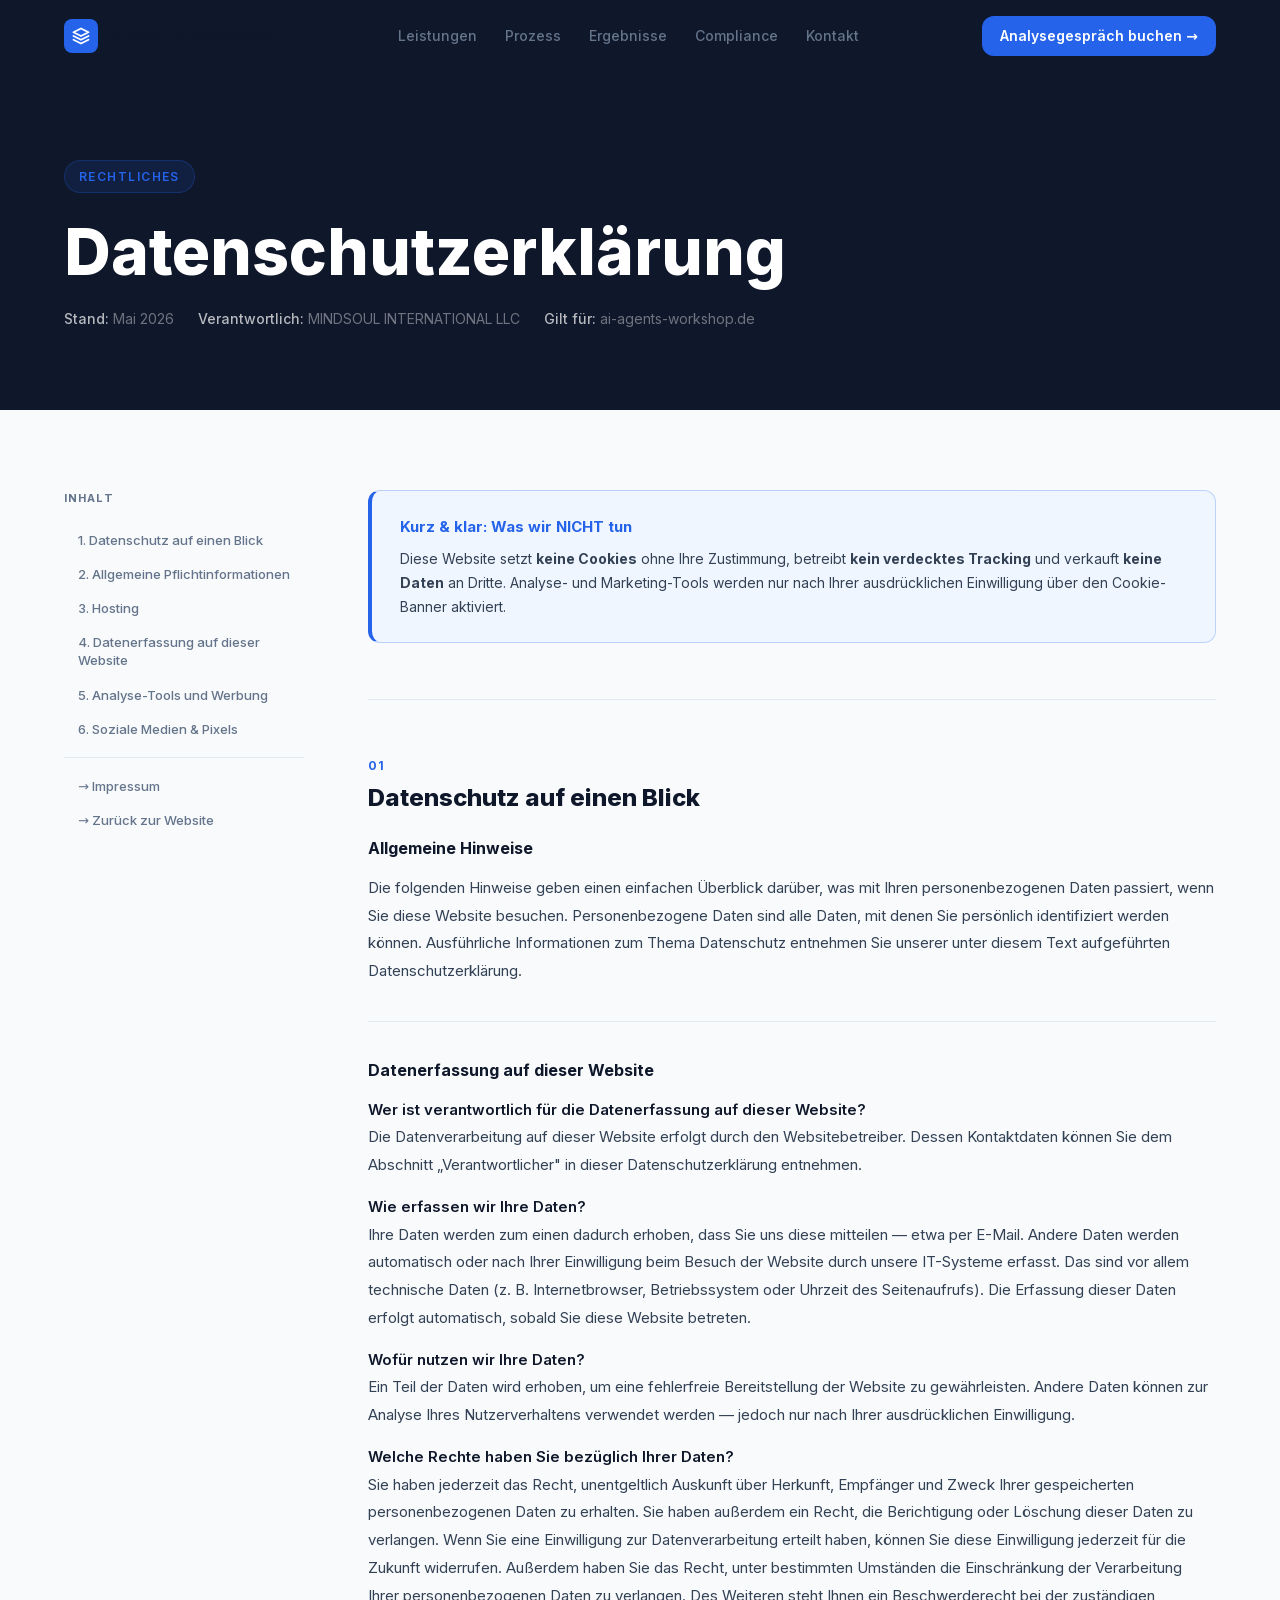
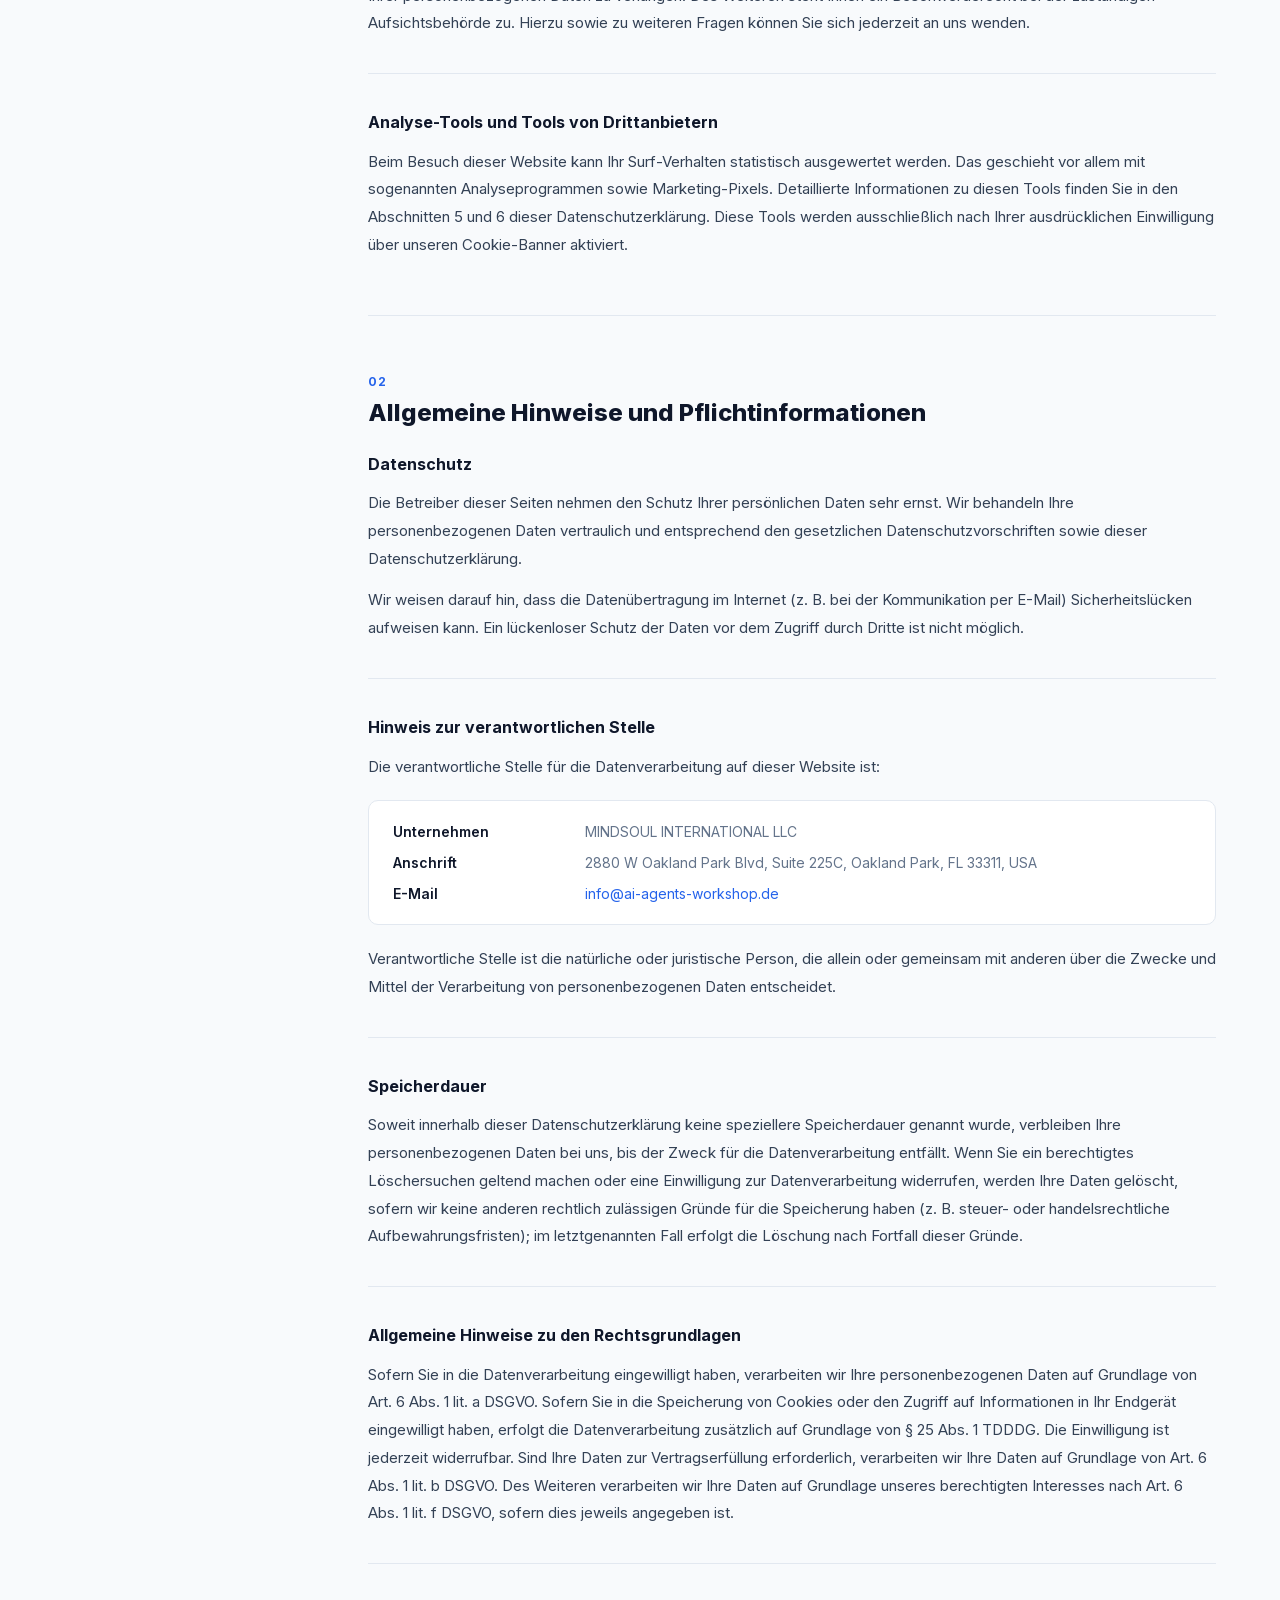
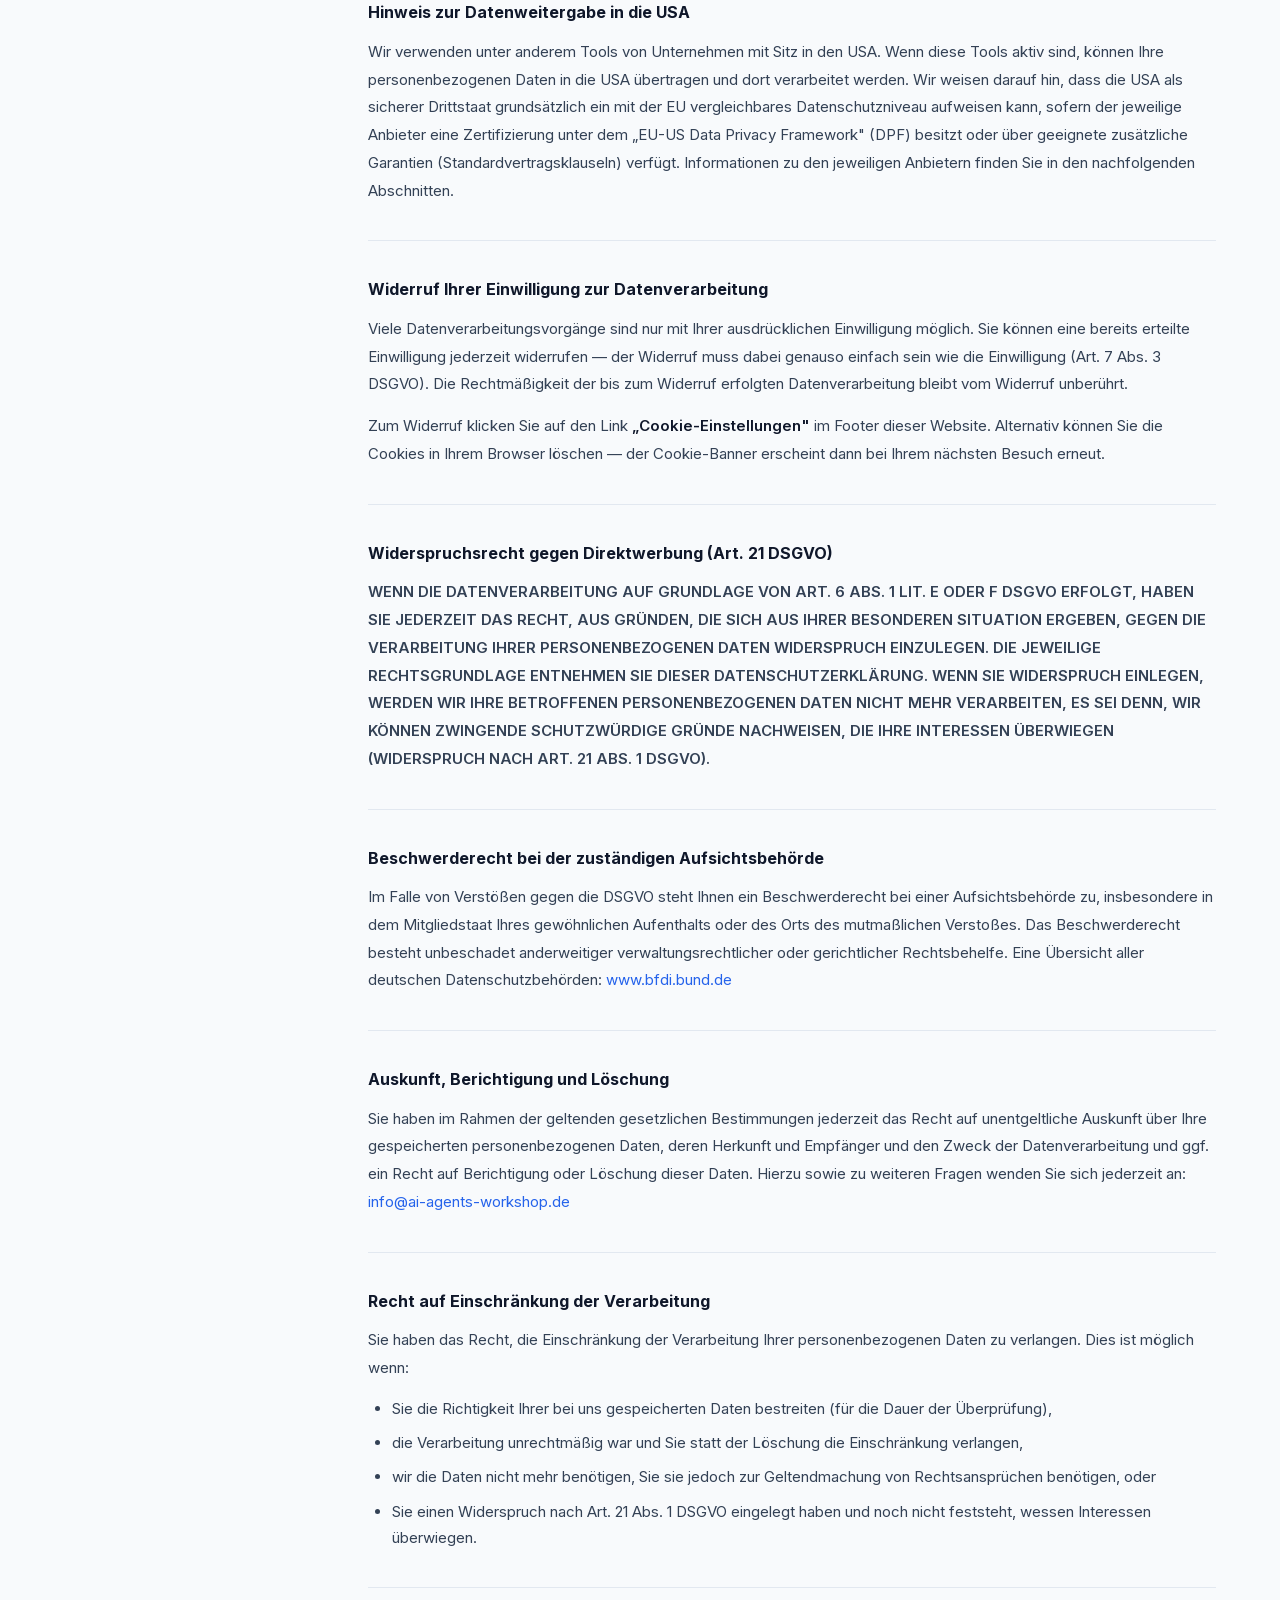
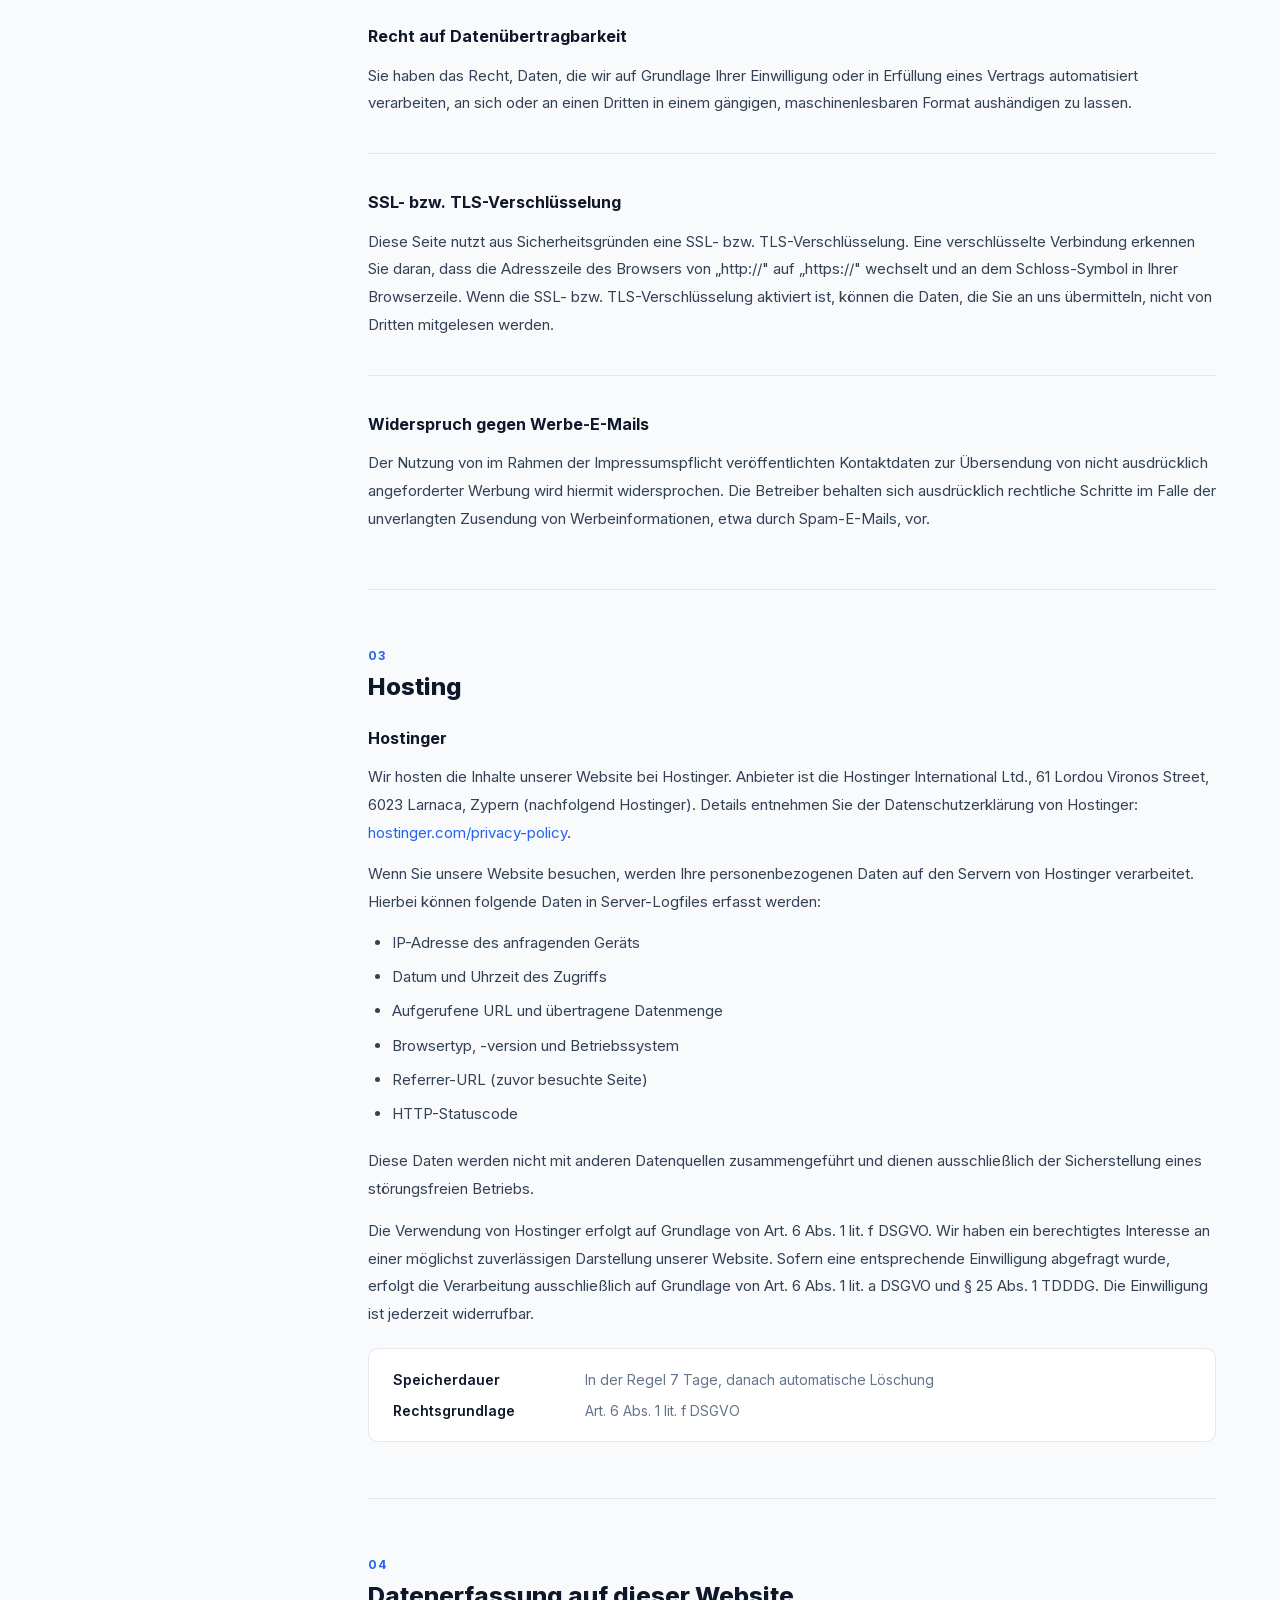
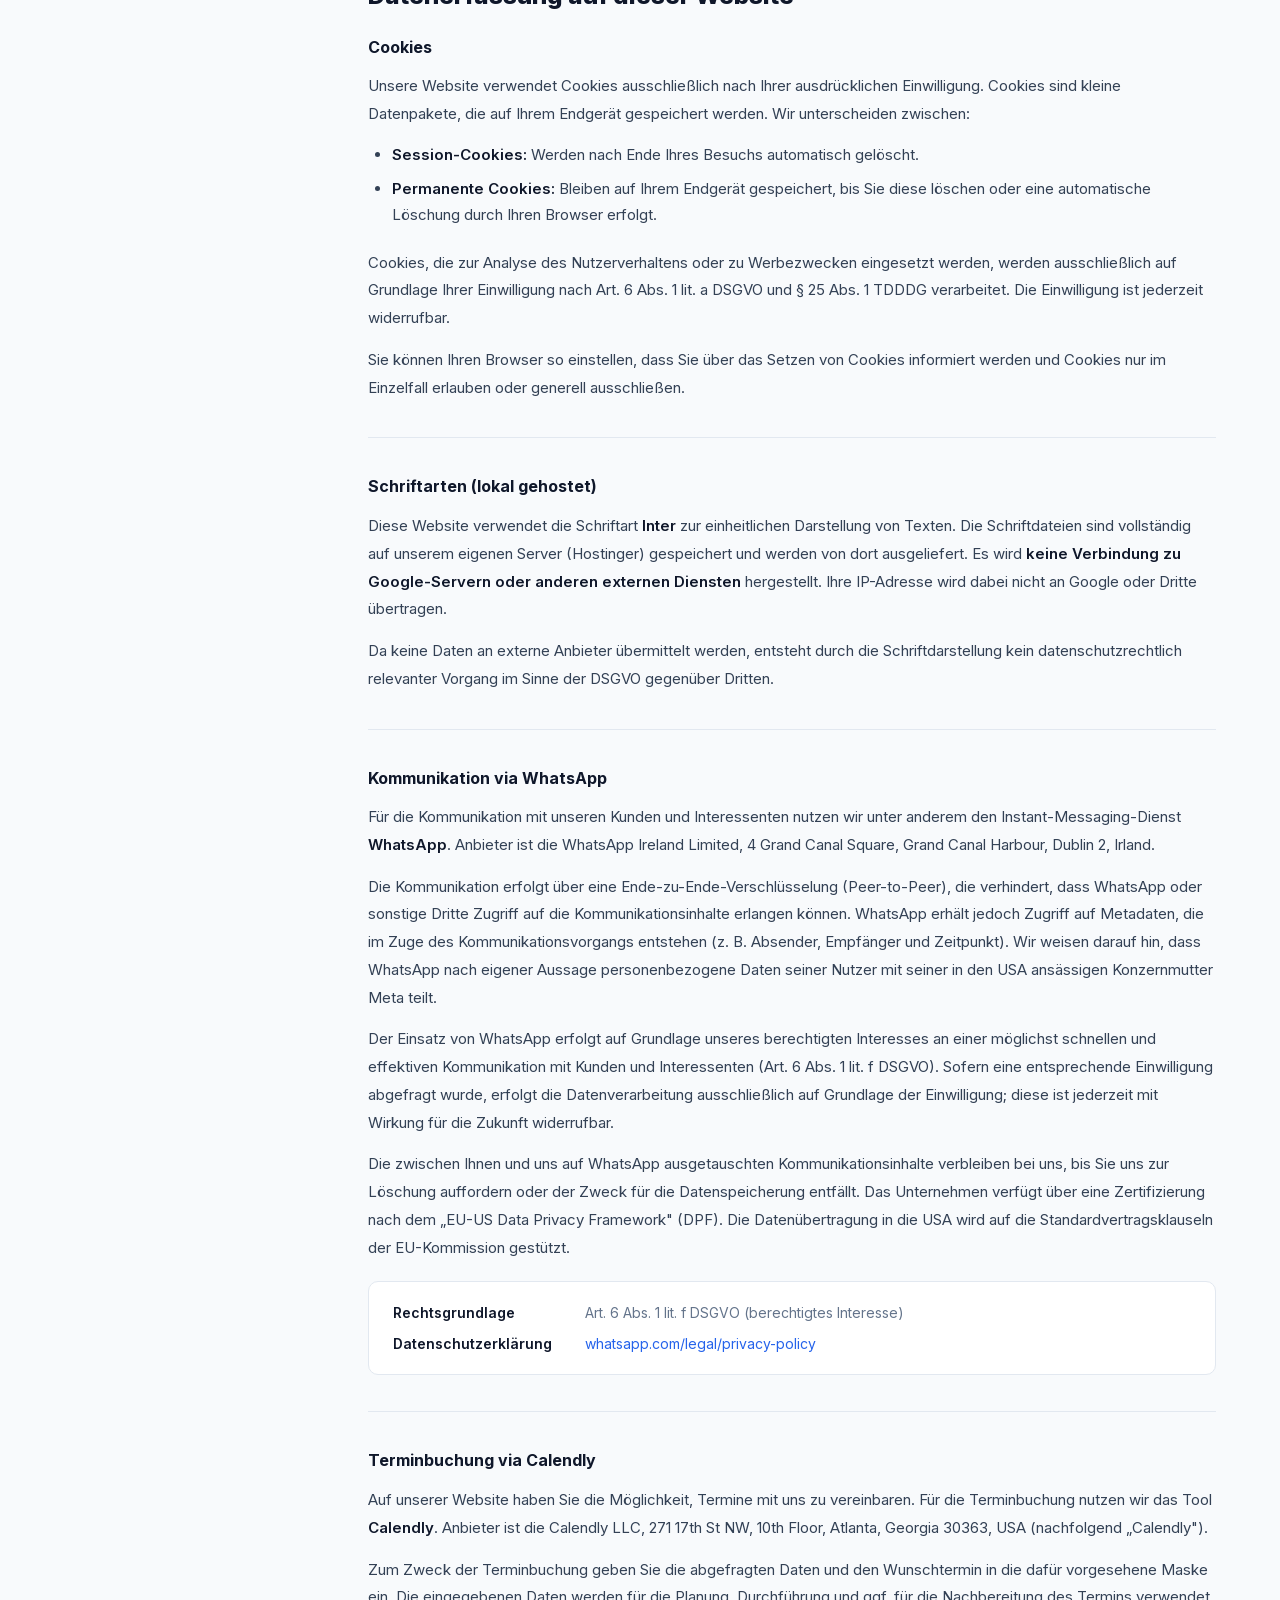
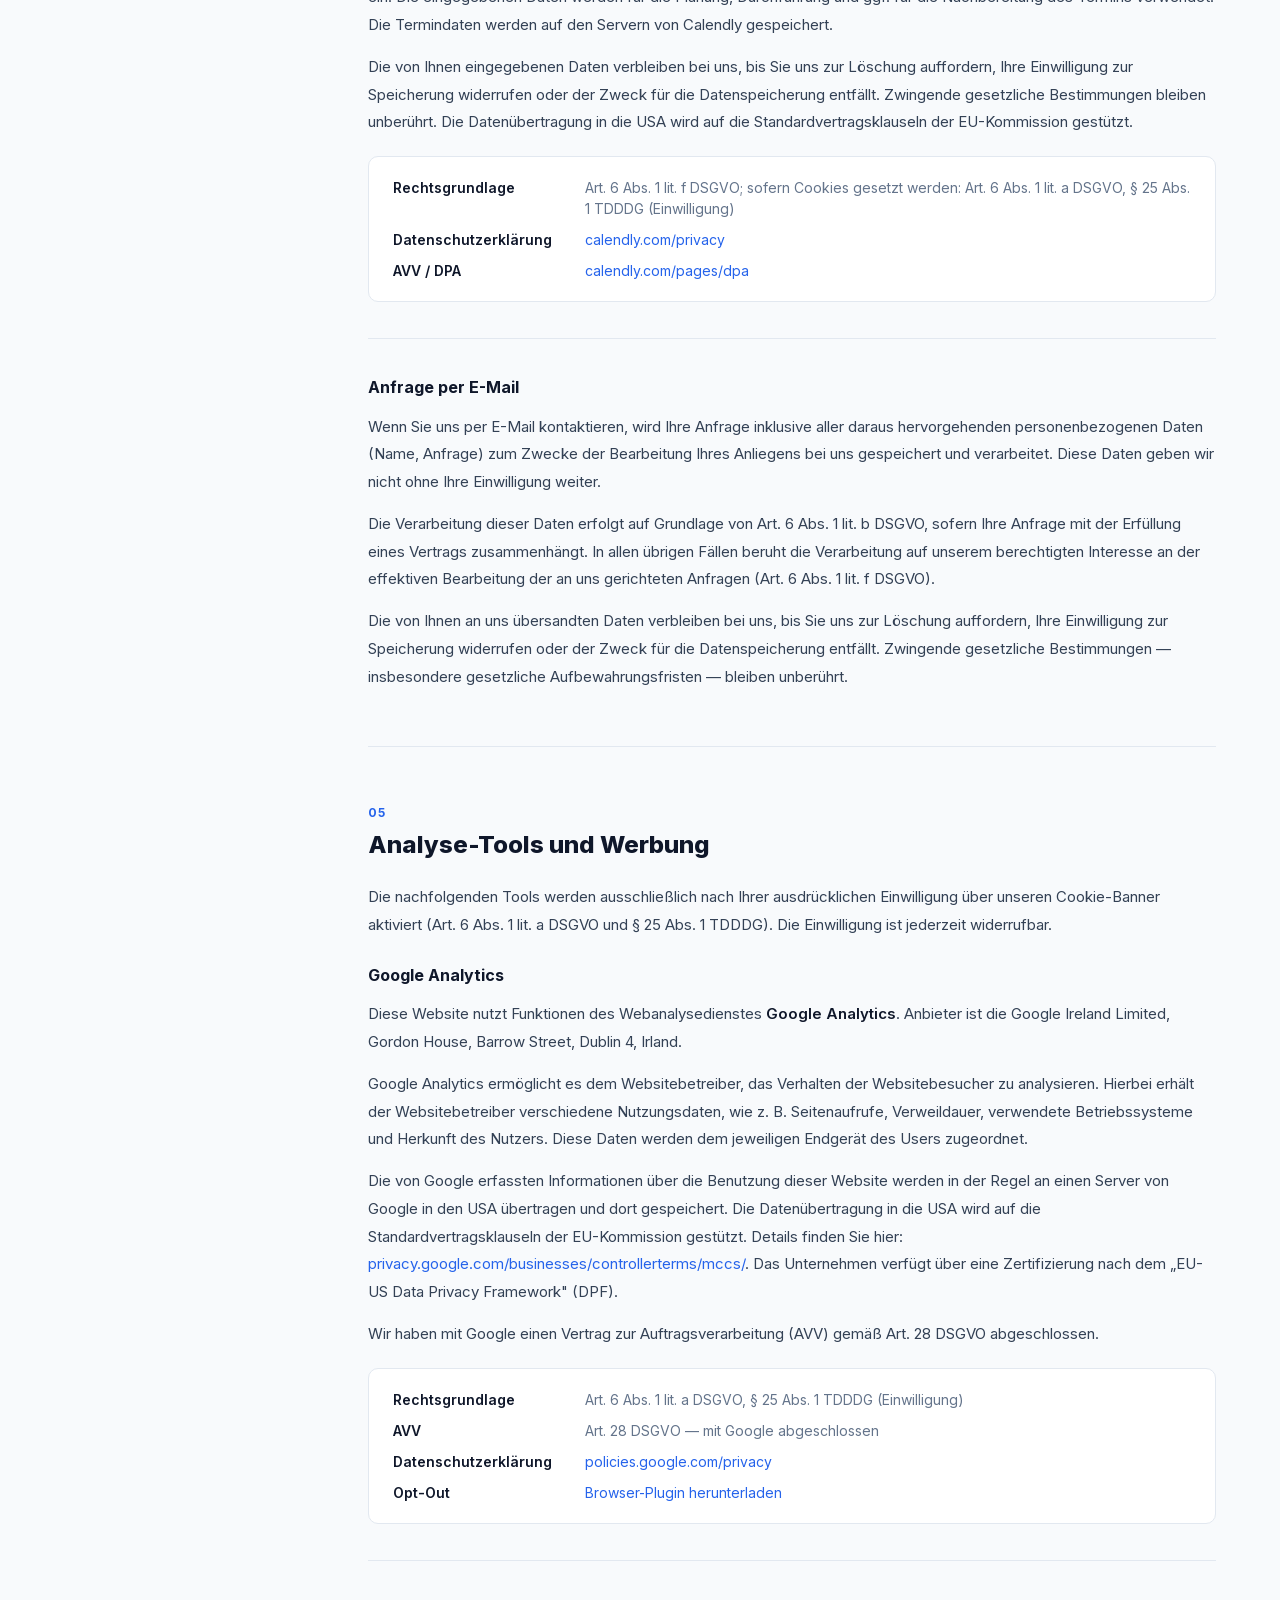
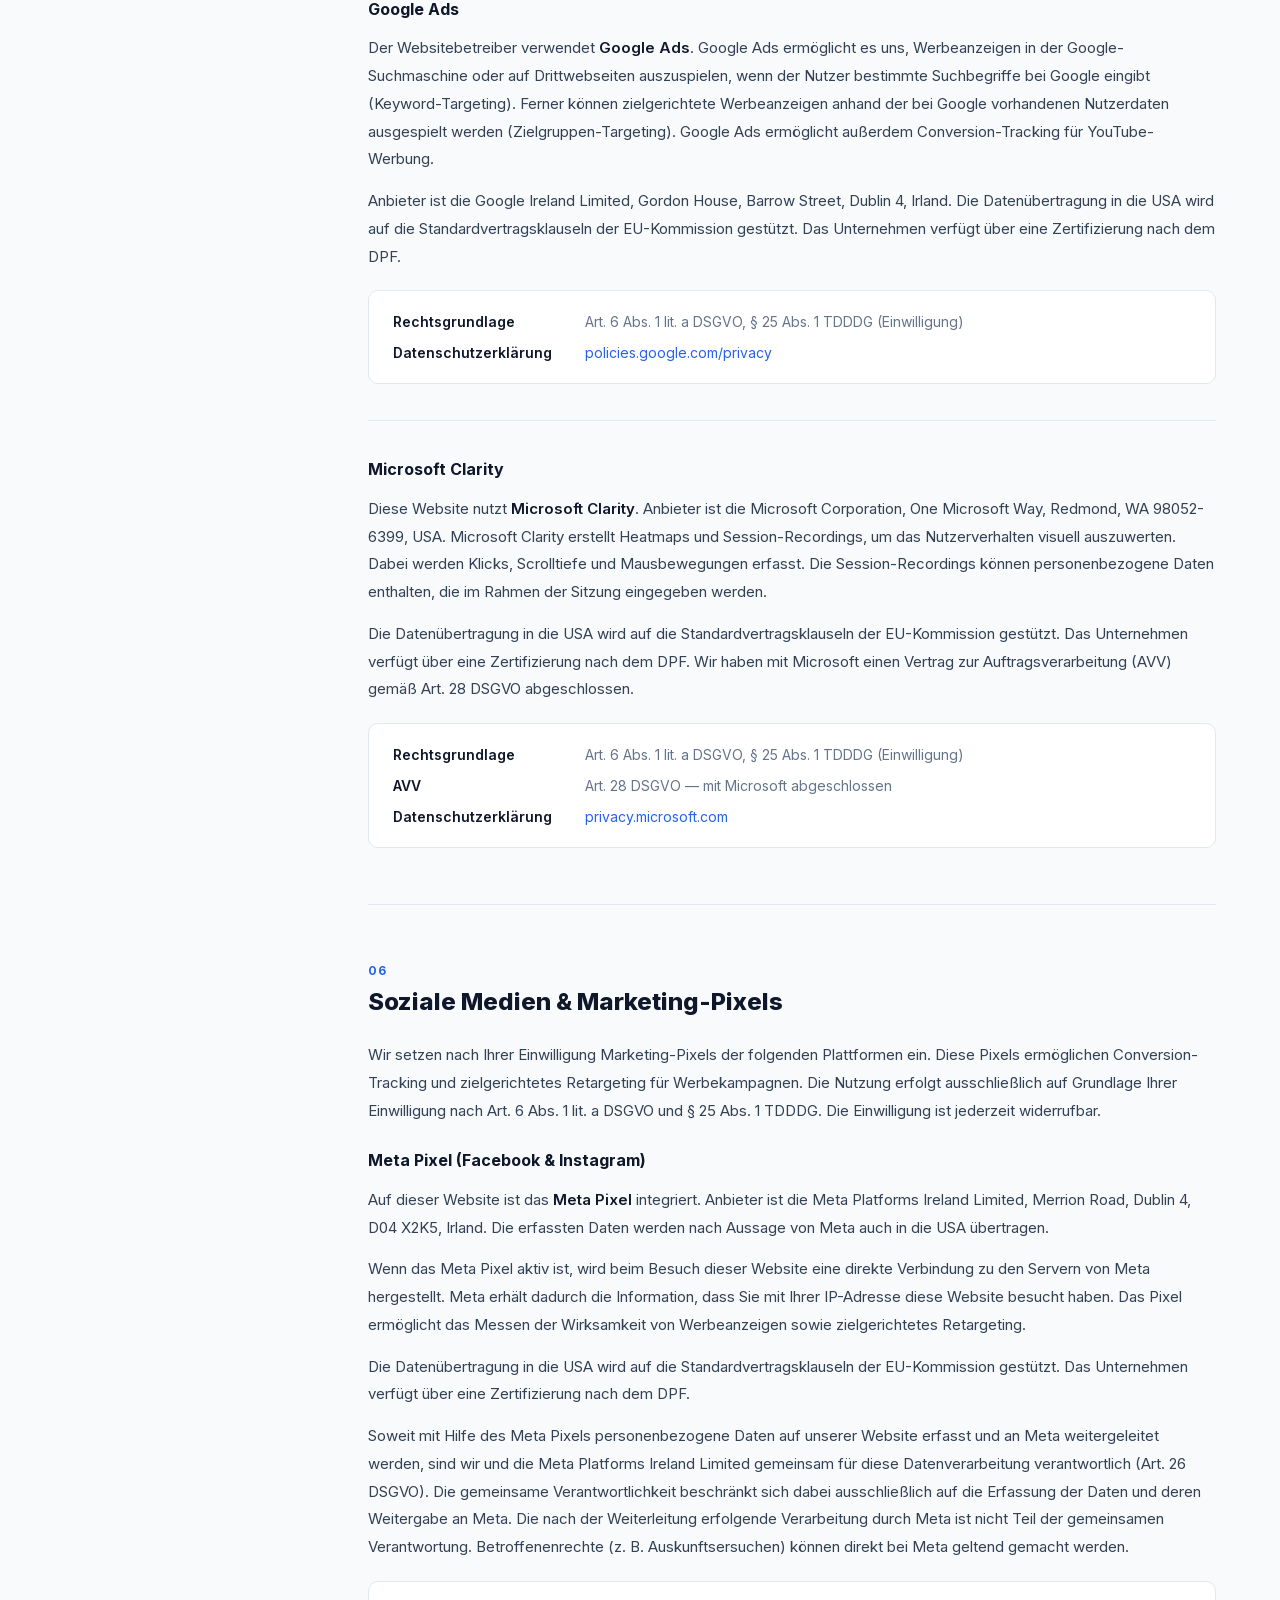
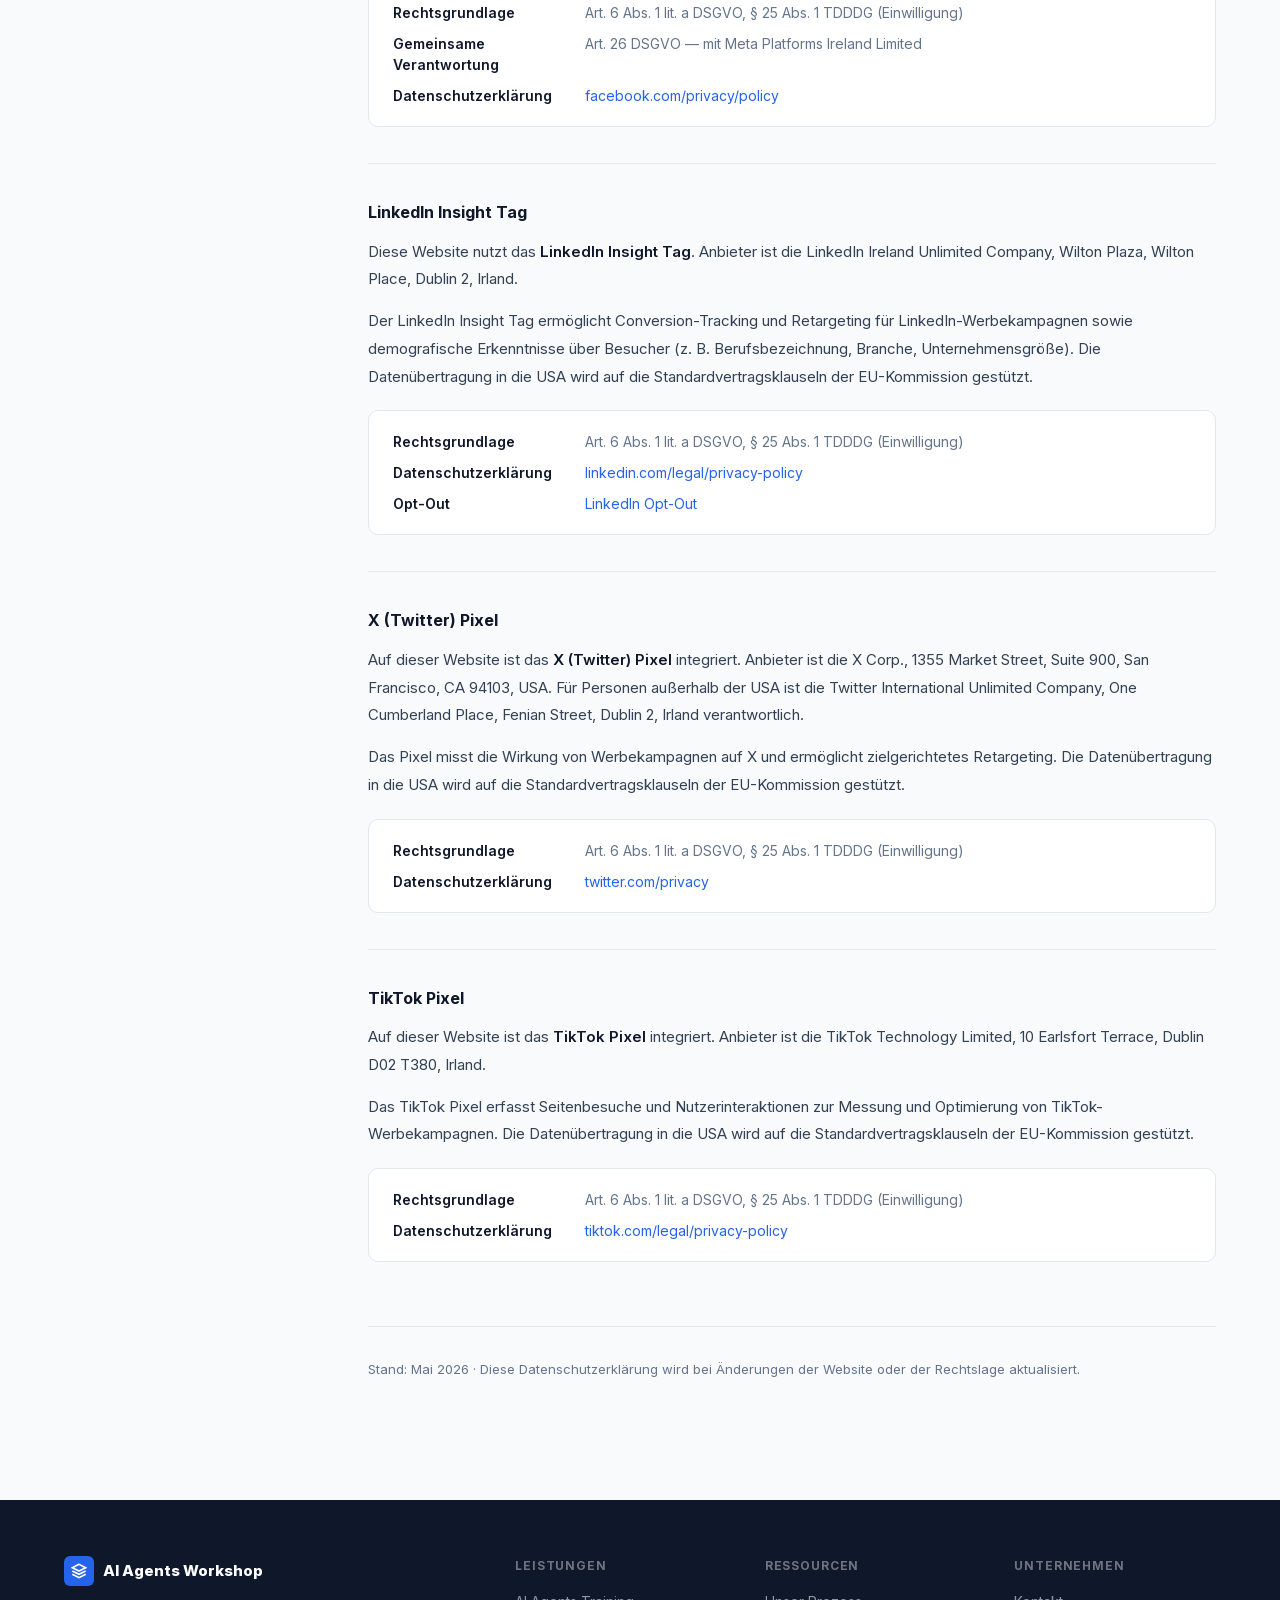
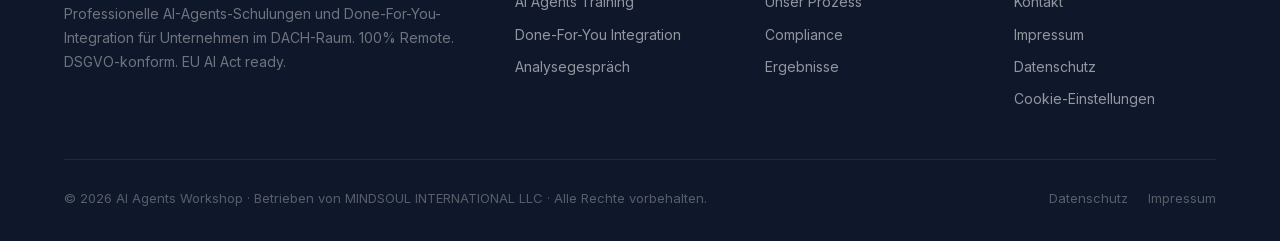
==== datenschutz.html @ 705b8659 "Add mobile testimonial carousel, legal pages, local fonts, cookie consent - Auto-sliding carousel fo" ====
<!DOCTYPE html>
<html lang="de">
<head>
  <meta charset="UTF-8" />
  <meta name="viewport" content="width=device-width, initial-scale=1.0" />
  <meta name="description" content="Datenschutzerklärung — AI Agents Workshop, betrieben von MINDSOUL INTERNATIONAL LLC" />
  <title>Datenschutz — AI Agents Workshop</title>
  <link rel="stylesheet" href="style.css" />
  <style>
    .ds-hero {
      padding: 160px 0 80px;
      background: var(--ink);
    }
    .ds-hero__kicker {
      display: inline-block;
      font-size: 12px;
      font-weight: 600;
      letter-spacing: .12em;
      text-transform: uppercase;
      color: var(--blue);
      background: rgba(37,99,235,.12);
      border: 1px solid rgba(37,99,235,.25);
      border-radius: 100px;
      padding: 6px 14px;
      margin-bottom: 24px;
    }
    .ds-hero__title {
      font-size: clamp(40px, 6vw, 64px);
      font-weight: 800;
      color: #fff;
      line-height: 1.1;
      margin-bottom: 20px;
    }
    .ds-hero__meta {
      display: flex;
      gap: 24px;
      flex-wrap: wrap;
    }
    .ds-hero__meta span {
      font-size: 14px;
      color: rgba(255,255,255,.4);
    }
    .ds-hero__meta strong {
      color: rgba(255,255,255,.7);
      font-weight: 500;
    }
    .ds-body {
      background: var(--bg);
      padding: 80px 0 120px;
    }
    .ds-layout {
      display: grid;
      grid-template-columns: 240px 1fr;
      gap: 64px;
      align-items: start;
    }
    .ds-toc {
      position: sticky;
      top: 100px;
    }
    .ds-toc__title {
      font-size: 11px;
      font-weight: 700;
      letter-spacing: .1em;
      text-transform: uppercase;
      color: var(--muted);
      margin-bottom: 16px;
    }
    .ds-toc__list {
      list-style: none;
      display: flex;
      flex-direction: column;
      gap: 2px;
    }
    .ds-toc__list a {
      display: block;
      font-size: 13px;
      font-weight: 500;
      color: var(--muted);
      padding: 7px 12px;
      border-radius: 8px;
      border-left: 2px solid transparent;
      transition: all .15s;
      text-decoration: none;
      line-height: 1.4;
    }
    .ds-toc__list a:hover {
      color: var(--ink);
      background: rgba(37,99,235,.06);
      border-left-color: var(--blue);
    }
    .ds-toc__divider {
      height: 1px;
      background: var(--border);
      margin: 12px 0;
    }
    .ds-doc { min-width: 0; }
    .ds-notice {
      background: #EFF6FF;
      border: 1px solid rgba(37,99,235,.25);
      border-left: 4px solid var(--blue);
      border-radius: 12px;
      padding: 24px 28px;
      margin-bottom: 56px;
    }
    .ds-notice__title {
      font-size: 15px;
      font-weight: 700;
      color: var(--blue);
      margin-bottom: 8px;
    }
    .ds-notice p {
      font-size: 14px;
      color: #334155;
      line-height: 1.7;
    }
    .ds-section {
      padding-top: 56px;
      border-top: 1px solid var(--border);
      margin-top: 56px;
    }
    .ds-section:first-of-type {
      margin-top: 0;
      padding-top: 0;
      border-top: none;
    }
    .ds-section__num {
      font-size: 12px;
      font-weight: 700;
      letter-spacing: .1em;
      text-transform: uppercase;
      color: var(--blue);
      margin-bottom: 8px;
    }
    .ds-section__title {
      font-size: 24px;
      font-weight: 800;
      color: var(--ink);
      line-height: 1.2;
      margin-bottom: 24px;
    }
    .ds-section h3 {
      font-size: 16px;
      font-weight: 700;
      color: var(--ink);
      margin: 36px 0 12px;
      padding-top: 36px;
      border-top: 1px solid var(--border);
    }
    .ds-section h3:first-of-type { margin-top: 24px; padding-top: 0; border-top: none; }
    .ds-section p {
      font-size: 15px;
      color: #334155;
      line-height: 1.85;
      margin-bottom: 14px;
    }
    .ds-section ul, .ds-section ol {
      margin: 12px 0 20px 24px;
    }
    .ds-section ul { list-style: disc; }
    .ds-section ol { list-style: decimal; }
    .ds-section li {
      font-size: 15px;
      color: #334155;
      line-height: 1.75;
      margin-bottom: 8px;
    }
    .ds-section a { color: var(--blue); text-decoration: none; }
    .ds-section a:hover { text-decoration: underline; }
    .ds-section strong { font-weight: 600; color: var(--ink); }
    .ds-section em { font-style: italic; }
    .ds-caps {
      font-size: 14px;
      font-weight: 600;
      color: var(--ink);
      line-height: 1.8;
      margin-bottom: 14px;
    }
    .ds-infobox {
      background: #fff;
      border: 1px solid var(--border);
      border-radius: 10px;
      padding: 20px 24px;
      margin: 20px 0;
      display: flex;
      flex-direction: column;
      gap: 10px;
    }
    .ds-infobox__row {
      display: grid;
      grid-template-columns: 180px 1fr;
      gap: 12px;
      font-size: 14px;
      line-height: 1.5;
    }
    .ds-infobox__label {
      font-weight: 600;
      color: var(--ink);
    }
    .ds-infobox__value { color: var(--muted); }
    .ds-infobox__value a { color: var(--blue); }
    .ds-stand {
      margin-top: 64px;
      padding-top: 32px;
      border-top: 1px solid var(--border);
      font-size: 13px;
      color: var(--muted);
    }
    @media (max-width: 900px) {
      .ds-layout { grid-template-columns: 1fr; gap: 0; }
      .ds-toc { position: static; margin-bottom: 48px; }
    }
    @media (max-width: 600px) {
      .ds-section__title { font-size: 20px; }
      .ds-infobox__row { grid-template-columns: 1fr; gap: 2px; }
    }
  </style>
</head>
<body>

  <!-- NAVBAR -->
  <nav class="nav" id="nav">
    <div class="container">
      <div class="nav__inner">
        <a href="index.html" class="nav__logo">
          <div class="nav__logo-mark">
            <svg width="18" height="18" viewBox="0 0 24 24" fill="none" stroke="white" stroke-width="2.5" stroke-linecap="round" stroke-linejoin="round">
              <path d="M12 2L2 7l10 5 10-5-10-5z"/><path d="M2 17l10 5 10-5"/><path d="M2 12l10 5 10-5"/>
            </svg>
          </div>
          AI Agents Workshop
        </a>
        <ul class="nav__links">
          <li><a href="index.html#loesungen">Leistungen</a></li>
          <li><a href="index.html#prozess">Prozess</a></li>
          <li><a href="index.html#vertrauen">Ergebnisse</a></li>
          <li><a href="index.html#compliance">Compliance</a></li>
          <li><a href="index.html#kontakt">Kontakt</a></li>
        </ul>
        <a href="index.html#kontakt" class="nav__cta">Analysegespräch buchen →</a>
        <button class="nav__burger" id="burger" aria-label="Menü" aria-expanded="false">
          <span></span><span></span><span></span>
        </button>
      </div>
    </div>
  </nav>

  <!-- HERO -->
  <section class="ds-hero">
    <div class="container">
      <div class="ds-hero__kicker">Rechtliches</div>
      <h1 class="ds-hero__title">Datenschutzerklärung</h1>
      <div class="ds-hero__meta">
        <span><strong>Stand:</strong> Mai 2026</span>
        <span><strong>Verantwortlich:</strong> MINDSOUL INTERNATIONAL LLC</span>
        <span><strong>Gilt für:</strong> ai-agents-workshop.de</span>
      </div>
    </div>
  </section>

  <!-- CONTENT -->
  <section class="ds-body">
    <div class="container">
      <div class="ds-layout">

        <!-- TOC -->
        <aside class="ds-toc">
          <div class="ds-toc__title">Inhalt</div>
          <ul class="ds-toc__list">
            <li><a href="#ueberblick">1. Datenschutz auf einen Blick</a></li>
            <li><a href="#pflicht">2. Allgemeine Pflichtinformationen</a></li>
            <li><a href="#hosting">3. Hosting</a></li>
            <li><a href="#datenerfassung">4. Datenerfassung auf dieser Website</a></li>
            <li><a href="#analyse">5. Analyse-Tools und Werbung</a></li>
            <li><a href="#soziale-medien">6. Soziale Medien & Pixels</a></li>
          </ul>
          <div class="ds-toc__divider"></div>
          <ul class="ds-toc__list">
            <li><a href="impressum.html">→ Impressum</a></li>
            <li><a href="index.html">→ Zurück zur Website</a></li>
          </ul>
        </aside>

        <!-- Document -->
        <div class="ds-doc">

          <div class="ds-notice">
            <div class="ds-notice__title">Kurz & klar: Was wir NICHT tun</div>
            <p>Diese Website setzt <strong>keine Cookies</strong> ohne Ihre Zustimmung, betreibt <strong>kein verdecktes Tracking</strong> und verkauft <strong>keine Daten</strong> an Dritte. Analyse- und Marketing-Tools werden nur nach Ihrer ausdrücklichen Einwilligung über den Cookie-Banner aktiviert.</p>
          </div>

          <!-- 1 -->
          <div class="ds-section" id="ueberblick">
            <div class="ds-section__num">01</div>
            <h2 class="ds-section__title">Datenschutz auf einen Blick</h2>

            <h3>Allgemeine Hinweise</h3>
            <p>Die folgenden Hinweise geben einen einfachen Überblick darüber, was mit Ihren personenbezogenen Daten passiert, wenn Sie diese Website besuchen. Personenbezogene Daten sind alle Daten, mit denen Sie persönlich identifiziert werden können. Ausführliche Informationen zum Thema Datenschutz entnehmen Sie unserer unter diesem Text aufgeführten Datenschutzerklärung.</p>

            <h3>Datenerfassung auf dieser Website</h3>
            <p><strong>Wer ist verantwortlich für die Datenerfassung auf dieser Website?</strong><br/>
            Die Datenverarbeitung auf dieser Website erfolgt durch den Websitebetreiber. Dessen Kontaktdaten können Sie dem Abschnitt „Verantwortlicher" in dieser Datenschutzerklärung entnehmen.</p>
            <p><strong>Wie erfassen wir Ihre Daten?</strong><br/>
            Ihre Daten werden zum einen dadurch erhoben, dass Sie uns diese mitteilen — etwa per E-Mail. Andere Daten werden automatisch oder nach Ihrer Einwilligung beim Besuch der Website durch unsere IT-Systeme erfasst. Das sind vor allem technische Daten (z. B. Internetbrowser, Betriebssystem oder Uhrzeit des Seitenaufrufs). Die Erfassung dieser Daten erfolgt automatisch, sobald Sie diese Website betreten.</p>
            <p><strong>Wofür nutzen wir Ihre Daten?</strong><br/>
            Ein Teil der Daten wird erhoben, um eine fehlerfreie Bereitstellung der Website zu gewährleisten. Andere Daten können zur Analyse Ihres Nutzerverhaltens verwendet werden — jedoch nur nach Ihrer ausdrücklichen Einwilligung.</p>
            <p><strong>Welche Rechte haben Sie bezüglich Ihrer Daten?</strong><br/>
            Sie haben jederzeit das Recht, unentgeltlich Auskunft über Herkunft, Empfänger und Zweck Ihrer gespeicherten personenbezogenen Daten zu erhalten. Sie haben außerdem ein Recht, die Berichtigung oder Löschung dieser Daten zu verlangen. Wenn Sie eine Einwilligung zur Datenverarbeitung erteilt haben, können Sie diese Einwilligung jederzeit für die Zukunft widerrufen. Außerdem haben Sie das Recht, unter bestimmten Umständen die Einschränkung der Verarbeitung Ihrer personenbezogenen Daten zu verlangen. Des Weiteren steht Ihnen ein Beschwerderecht bei der zuständigen Aufsichtsbehörde zu. Hierzu sowie zu weiteren Fragen können Sie sich jederzeit an uns wenden.</p>

            <h3>Analyse-Tools und Tools von Drittanbietern</h3>
            <p>Beim Besuch dieser Website kann Ihr Surf-Verhalten statistisch ausgewertet werden. Das geschieht vor allem mit sogenannten Analyseprogrammen sowie Marketing-Pixels. Detaillierte Informationen zu diesen Tools finden Sie in den Abschnitten 5 und 6 dieser Datenschutzerklärung. Diese Tools werden ausschließlich nach Ihrer ausdrücklichen Einwilligung über unseren Cookie-Banner aktiviert.</p>
          </div>

          <!-- 2 -->
          <div class="ds-section" id="pflicht">
            <div class="ds-section__num">02</div>
            <h2 class="ds-section__title">Allgemeine Hinweise und Pflichtinformationen</h2>

            <h3>Datenschutz</h3>
            <p>Die Betreiber dieser Seiten nehmen den Schutz Ihrer persönlichen Daten sehr ernst. Wir behandeln Ihre personenbezogenen Daten vertraulich und entsprechend den gesetzlichen Datenschutzvorschriften sowie dieser Datenschutzerklärung.</p>
            <p>Wir weisen darauf hin, dass die Datenübertragung im Internet (z. B. bei der Kommunikation per E-Mail) Sicherheitslücken aufweisen kann. Ein lückenloser Schutz der Daten vor dem Zugriff durch Dritte ist nicht möglich.</p>

            <h3>Hinweis zur verantwortlichen Stelle</h3>
            <p>Die verantwortliche Stelle für die Datenverarbeitung auf dieser Website ist:</p>
            <div class="ds-infobox">
              <div class="ds-infobox__row"><span class="ds-infobox__label">Unternehmen</span><span class="ds-infobox__value">MINDSOUL INTERNATIONAL LLC</span></div>
              <div class="ds-infobox__row"><span class="ds-infobox__label">Anschrift</span><span class="ds-infobox__value">2880 W Oakland Park Blvd, Suite 225C, Oakland Park, FL 33311, USA</span></div>
              <div class="ds-infobox__row"><span class="ds-infobox__label">E-Mail</span><span class="ds-infobox__value"><a href="mailto:info@ai-agents-workshop.de">info@ai-agents-workshop.de</a></span></div>
            </div>
            <p>Verantwortliche Stelle ist die natürliche oder juristische Person, die allein oder gemeinsam mit anderen über die Zwecke und Mittel der Verarbeitung von personenbezogenen Daten entscheidet.</p>

            <h3>Speicherdauer</h3>
            <p>Soweit innerhalb dieser Datenschutzerklärung keine speziellere Speicherdauer genannt wurde, verbleiben Ihre personenbezogenen Daten bei uns, bis der Zweck für die Datenverarbeitung entfällt. Wenn Sie ein berechtigtes Löschersuchen geltend machen oder eine Einwilligung zur Datenverarbeitung widerrufen, werden Ihre Daten gelöscht, sofern wir keine anderen rechtlich zulässigen Gründe für die Speicherung haben (z. B. steuer- oder handelsrechtliche Aufbewahrungsfristen); im letztgenannten Fall erfolgt die Löschung nach Fortfall dieser Gründe.</p>

            <h3>Allgemeine Hinweise zu den Rechtsgrundlagen</h3>
            <p>Sofern Sie in die Datenverarbeitung eingewilligt haben, verarbeiten wir Ihre personenbezogenen Daten auf Grundlage von Art. 6 Abs. 1 lit. a DSGVO. Sofern Sie in die Speicherung von Cookies oder den Zugriff auf Informationen in Ihr Endgerät eingewilligt haben, erfolgt die Datenverarbeitung zusätzlich auf Grundlage von § 25 Abs. 1 TDDDG. Die Einwilligung ist jederzeit widerrufbar. Sind Ihre Daten zur Vertragserfüllung erforderlich, verarbeiten wir Ihre Daten auf Grundlage von Art. 6 Abs. 1 lit. b DSGVO. Des Weiteren verarbeiten wir Ihre Daten auf Grundlage unseres berechtigten Interesses nach Art. 6 Abs. 1 lit. f DSGVO, sofern dies jeweils angegeben ist.</p>

            <h3>Hinweis zur Datenweitergabe in die USA</h3>
            <p>Wir verwenden unter anderem Tools von Unternehmen mit Sitz in den USA. Wenn diese Tools aktiv sind, können Ihre personenbezogenen Daten in die USA übertragen und dort verarbeitet werden. Wir weisen darauf hin, dass die USA als sicherer Drittstaat grundsätzlich ein mit der EU vergleichbares Datenschutzniveau aufweisen kann, sofern der jeweilige Anbieter eine Zertifizierung unter dem „EU-US Data Privacy Framework" (DPF) besitzt oder über geeignete zusätzliche Garantien (Standardvertragsklauseln) verfügt. Informationen zu den jeweiligen Anbietern finden Sie in den nachfolgenden Abschnitten.</p>

            <h3>Widerruf Ihrer Einwilligung zur Datenverarbeitung</h3>
            <p>Viele Datenverarbeitungsvorgänge sind nur mit Ihrer ausdrücklichen Einwilligung möglich. Sie können eine bereits erteilte Einwilligung jederzeit widerrufen — der Widerruf muss dabei genauso einfach sein wie die Einwilligung (Art. 7 Abs. 3 DSGVO). Die Rechtmäßigkeit der bis zum Widerruf erfolgten Datenverarbeitung bleibt vom Widerruf unberührt.</p>
            <p>Zum Widerruf klicken Sie auf den Link <strong>„Cookie-Einstellungen"</strong> im Footer dieser Website. Alternativ können Sie die Cookies in Ihrem Browser löschen — der Cookie-Banner erscheint dann bei Ihrem nächsten Besuch erneut.</p>

            <h3>Widerspruchsrecht gegen Direktwerbung (Art. 21 DSGVO)</h3>
            <p class="ds-caps">WENN DIE DATENVERARBEITUNG AUF GRUNDLAGE VON ART. 6 ABS. 1 LIT. E ODER F DSGVO ERFOLGT, HABEN SIE JEDERZEIT DAS RECHT, AUS GRÜNDEN, DIE SICH AUS IHRER BESONDEREN SITUATION ERGEBEN, GEGEN DIE VERARBEITUNG IHRER PERSONENBEZOGENEN DATEN WIDERSPRUCH EINZULEGEN. DIE JEWEILIGE RECHTSGRUNDLAGE ENTNEHMEN SIE DIESER DATENSCHUTZERKLÄRUNG. WENN SIE WIDERSPRUCH EINLEGEN, WERDEN WIR IHRE BETROFFENEN PERSONENBEZOGENEN DATEN NICHT MEHR VERARBEITEN, ES SEI DENN, WIR KÖNNEN ZWINGENDE SCHUTZWÜRDIGE GRÜNDE NACHWEISEN, DIE IHRE INTERESSEN ÜBERWIEGEN (WIDERSPRUCH NACH ART. 21 ABS. 1 DSGVO).</p>

            <h3>Beschwerderecht bei der zuständigen Aufsichtsbehörde</h3>
            <p>Im Falle von Verstößen gegen die DSGVO steht Ihnen ein Beschwerderecht bei einer Aufsichtsbehörde zu, insbesondere in dem Mitgliedstaat Ihres gewöhnlichen Aufenthalts oder des Orts des mutmaßlichen Verstoßes. Das Beschwerderecht besteht unbeschadet anderweitiger verwaltungsrechtlicher oder gerichtlicher Rechtsbehelfe. Eine Übersicht aller deutschen Datenschutzbehörden: <a href="https://www.bfdi.bund.de" target="_blank" rel="noopener">www.bfdi.bund.de</a></p>

            <h3>Auskunft, Berichtigung und Löschung</h3>
            <p>Sie haben im Rahmen der geltenden gesetzlichen Bestimmungen jederzeit das Recht auf unentgeltliche Auskunft über Ihre gespeicherten personenbezogenen Daten, deren Herkunft und Empfänger und den Zweck der Datenverarbeitung und ggf. ein Recht auf Berichtigung oder Löschung dieser Daten. Hierzu sowie zu weiteren Fragen wenden Sie sich jederzeit an: <a href="mailto:info@ai-agents-workshop.de">info@ai-agents-workshop.de</a></p>

            <h3>Recht auf Einschränkung der Verarbeitung</h3>
            <p>Sie haben das Recht, die Einschränkung der Verarbeitung Ihrer personenbezogenen Daten zu verlangen. Dies ist möglich wenn:</p>
            <ul>
              <li>Sie die Richtigkeit Ihrer bei uns gespeicherten Daten bestreiten (für die Dauer der Überprüfung),</li>
              <li>die Verarbeitung unrechtmäßig war und Sie statt der Löschung die Einschränkung verlangen,</li>
              <li>wir die Daten nicht mehr benötigen, Sie sie jedoch zur Geltendmachung von Rechtsansprüchen benötigen, oder</li>
              <li>Sie einen Widerspruch nach Art. 21 Abs. 1 DSGVO eingelegt haben und noch nicht feststeht, wessen Interessen überwiegen.</li>
            </ul>

            <h3>Recht auf Datenübertragbarkeit</h3>
            <p>Sie haben das Recht, Daten, die wir auf Grundlage Ihrer Einwilligung oder in Erfüllung eines Vertrags automatisiert verarbeiten, an sich oder an einen Dritten in einem gängigen, maschinenlesbaren Format aushändigen zu lassen.</p>

            <h3>SSL- bzw. TLS-Verschlüsselung</h3>
            <p>Diese Seite nutzt aus Sicherheitsgründen eine SSL- bzw. TLS-Verschlüsselung. Eine verschlüsselte Verbindung erkennen Sie daran, dass die Adresszeile des Browsers von „http://" auf „https://" wechselt und an dem Schloss-Symbol in Ihrer Browserzeile. Wenn die SSL- bzw. TLS-Verschlüsselung aktiviert ist, können die Daten, die Sie an uns übermitteln, nicht von Dritten mitgelesen werden.</p>

            <h3>Widerspruch gegen Werbe-E-Mails</h3>
            <p>Der Nutzung von im Rahmen der Impressumspflicht veröffentlichten Kontaktdaten zur Übersendung von nicht ausdrücklich angeforderter Werbung wird hiermit widersprochen. Die Betreiber behalten sich ausdrücklich rechtliche Schritte im Falle der unverlangten Zusendung von Werbeinformationen, etwa durch Spam-E-Mails, vor.</p>
          </div>

          <!-- 3 -->
          <div class="ds-section" id="hosting">
            <div class="ds-section__num">03</div>
            <h2 class="ds-section__title">Hosting</h2>

            <h3>Hostinger</h3>
            <p>Wir hosten die Inhalte unserer Website bei Hostinger. Anbieter ist die Hostinger International Ltd., 61 Lordou Vironos Street, 6023 Larnaca, Zypern (nachfolgend Hostinger). Details entnehmen Sie der Datenschutzerklärung von Hostinger: <a href="https://www.hostinger.com/privacy-policy" target="_blank" rel="noopener">hostinger.com/privacy-policy</a>.</p>
            <p>Wenn Sie unsere Website besuchen, werden Ihre personenbezogenen Daten auf den Servern von Hostinger verarbeitet. Hierbei können folgende Daten in Server-Logfiles erfasst werden:</p>
            <ul>
              <li>IP-Adresse des anfragenden Geräts</li>
              <li>Datum und Uhrzeit des Zugriffs</li>
              <li>Aufgerufene URL und übertragene Datenmenge</li>
              <li>Browsertyp, -version und Betriebssystem</li>
              <li>Referrer-URL (zuvor besuchte Seite)</li>
              <li>HTTP-Statuscode</li>
            </ul>
            <p>Diese Daten werden nicht mit anderen Datenquellen zusammengeführt und dienen ausschließlich der Sicherstellung eines störungsfreien Betriebs.</p>
            <p>Die Verwendung von Hostinger erfolgt auf Grundlage von Art. 6 Abs. 1 lit. f DSGVO. Wir haben ein berechtigtes Interesse an einer möglichst zuverlässigen Darstellung unserer Website. Sofern eine entsprechende Einwilligung abgefragt wurde, erfolgt die Verarbeitung ausschließlich auf Grundlage von Art. 6 Abs. 1 lit. a DSGVO und § 25 Abs. 1 TDDDG. Die Einwilligung ist jederzeit widerrufbar.</p>
            <div class="ds-infobox">
              <div class="ds-infobox__row"><span class="ds-infobox__label">Speicherdauer</span><span class="ds-infobox__value">In der Regel 7 Tage, danach automatische Löschung</span></div>
              <div class="ds-infobox__row"><span class="ds-infobox__label">Rechtsgrundlage</span><span class="ds-infobox__value">Art. 6 Abs. 1 lit. f DSGVO</span></div>
            </div>
          </div>

          <!-- 4 -->
          <div class="ds-section" id="datenerfassung">
            <div class="ds-section__num">04</div>
            <h2 class="ds-section__title">Datenerfassung auf dieser Website</h2>

            <h3>Cookies</h3>
            <p>Unsere Website verwendet Cookies ausschließlich nach Ihrer ausdrücklichen Einwilligung. Cookies sind kleine Datenpakete, die auf Ihrem Endgerät gespeichert werden. Wir unterscheiden zwischen:</p>
            <ul>
              <li><strong>Session-Cookies:</strong> Werden nach Ende Ihres Besuchs automatisch gelöscht.</li>
              <li><strong>Permanente Cookies:</strong> Bleiben auf Ihrem Endgerät gespeichert, bis Sie diese löschen oder eine automatische Löschung durch Ihren Browser erfolgt.</li>
            </ul>
            <p>Cookies, die zur Analyse des Nutzerverhaltens oder zu Werbezwecken eingesetzt werden, werden ausschließlich auf Grundlage Ihrer Einwilligung nach Art. 6 Abs. 1 lit. a DSGVO und § 25 Abs. 1 TDDDG verarbeitet. Die Einwilligung ist jederzeit widerrufbar.</p>
            <p>Sie können Ihren Browser so einstellen, dass Sie über das Setzen von Cookies informiert werden und Cookies nur im Einzelfall erlauben oder generell ausschließen.</p>

            <h3>Schriftarten (lokal gehostet)</h3>
            <p>Diese Website verwendet die Schriftart <strong>Inter</strong> zur einheitlichen Darstellung von Texten. Die Schriftdateien sind vollständig auf unserem eigenen Server (Hostinger) gespeichert und werden von dort ausgeliefert. Es wird <strong>keine Verbindung zu Google-Servern oder anderen externen Diensten</strong> hergestellt. Ihre IP-Adresse wird dabei nicht an Google oder Dritte übertragen.</p>
            <p>Da keine Daten an externe Anbieter übermittelt werden, entsteht durch die Schriftdarstellung kein datenschutzrechtlich relevanter Vorgang im Sinne der DSGVO gegenüber Dritten.</p>

            <h3>Kommunikation via WhatsApp</h3>
            <p>Für die Kommunikation mit unseren Kunden und Interessenten nutzen wir unter anderem den Instant-Messaging-Dienst <strong>WhatsApp</strong>. Anbieter ist die WhatsApp Ireland Limited, 4 Grand Canal Square, Grand Canal Harbour, Dublin 2, Irland.</p>
            <p>Die Kommunikation erfolgt über eine Ende-zu-Ende-Verschlüsselung (Peer-to-Peer), die verhindert, dass WhatsApp oder sonstige Dritte Zugriff auf die Kommunikationsinhalte erlangen können. WhatsApp erhält jedoch Zugriff auf Metadaten, die im Zuge des Kommunikationsvorgangs entstehen (z. B. Absender, Empfänger und Zeitpunkt). Wir weisen darauf hin, dass WhatsApp nach eigener Aussage personenbezogene Daten seiner Nutzer mit seiner in den USA ansässigen Konzernmutter Meta teilt.</p>
            <p>Der Einsatz von WhatsApp erfolgt auf Grundlage unseres berechtigten Interesses an einer möglichst schnellen und effektiven Kommunikation mit Kunden und Interessenten (Art. 6 Abs. 1 lit. f DSGVO). Sofern eine entsprechende Einwilligung abgefragt wurde, erfolgt die Datenverarbeitung ausschließlich auf Grundlage der Einwilligung; diese ist jederzeit mit Wirkung für die Zukunft widerrufbar.</p>
            <p>Die zwischen Ihnen und uns auf WhatsApp ausgetauschten Kommunikationsinhalte verbleiben bei uns, bis Sie uns zur Löschung auffordern oder der Zweck für die Datenspeicherung entfällt. Das Unternehmen verfügt über eine Zertifizierung nach dem „EU-US Data Privacy Framework" (DPF). Die Datenübertragung in die USA wird auf die Standardvertragsklauseln der EU-Kommission gestützt.</p>
            <div class="ds-infobox">
              <div class="ds-infobox__row"><span class="ds-infobox__label">Rechtsgrundlage</span><span class="ds-infobox__value">Art. 6 Abs. 1 lit. f DSGVO (berechtigtes Interesse)</span></div>
              <div class="ds-infobox__row"><span class="ds-infobox__label">Datenschutzerklärung</span><span class="ds-infobox__value"><a href="https://www.whatsapp.com/legal/#privacy-policy" target="_blank" rel="noopener">whatsapp.com/legal/privacy-policy</a></span></div>
            </div>

            <h3>Terminbuchung via Calendly</h3>
            <p>Auf unserer Website haben Sie die Möglichkeit, Termine mit uns zu vereinbaren. Für die Terminbuchung nutzen wir das Tool <strong>Calendly</strong>. Anbieter ist die Calendly LLC, 271 17th St NW, 10th Floor, Atlanta, Georgia 30363, USA (nachfolgend „Calendly").</p>
            <p>Zum Zweck der Terminbuchung geben Sie die abgefragten Daten und den Wunschtermin in die dafür vorgesehene Maske ein. Die eingegebenen Daten werden für die Planung, Durchführung und ggf. für die Nachbereitung des Termins verwendet. Die Termindaten werden auf den Servern von Calendly gespeichert.</p>
            <p>Die von Ihnen eingegebenen Daten verbleiben bei uns, bis Sie uns zur Löschung auffordern, Ihre Einwilligung zur Speicherung widerrufen oder der Zweck für die Datenspeicherung entfällt. Zwingende gesetzliche Bestimmungen bleiben unberührt. Die Datenübertragung in die USA wird auf die Standardvertragsklauseln der EU-Kommission gestützt.</p>
            <div class="ds-infobox">
              <div class="ds-infobox__row"><span class="ds-infobox__label">Rechtsgrundlage</span><span class="ds-infobox__value">Art. 6 Abs. 1 lit. f DSGVO; sofern Cookies gesetzt werden: Art. 6 Abs. 1 lit. a DSGVO, § 25 Abs. 1 TDDDG (Einwilligung)</span></div>
              <div class="ds-infobox__row"><span class="ds-infobox__label">Datenschutzerklärung</span><span class="ds-infobox__value"><a href="https://calendly.com/privacy" target="_blank" rel="noopener">calendly.com/privacy</a></span></div>
              <div class="ds-infobox__row"><span class="ds-infobox__label">AVV / DPA</span><span class="ds-infobox__value"><a href="https://calendly.com/pages/dpa" target="_blank" rel="noopener">calendly.com/pages/dpa</a></span></div>
            </div>

            <h3>Anfrage per E-Mail</h3>
            <p>Wenn Sie uns per E-Mail kontaktieren, wird Ihre Anfrage inklusive aller daraus hervorgehenden personenbezogenen Daten (Name, Anfrage) zum Zwecke der Bearbeitung Ihres Anliegens bei uns gespeichert und verarbeitet. Diese Daten geben wir nicht ohne Ihre Einwilligung weiter.</p>
            <p>Die Verarbeitung dieser Daten erfolgt auf Grundlage von Art. 6 Abs. 1 lit. b DSGVO, sofern Ihre Anfrage mit der Erfüllung eines Vertrags zusammenhängt. In allen übrigen Fällen beruht die Verarbeitung auf unserem berechtigten Interesse an der effektiven Bearbeitung der an uns gerichteten Anfragen (Art. 6 Abs. 1 lit. f DSGVO).</p>
            <p>Die von Ihnen an uns übersandten Daten verbleiben bei uns, bis Sie uns zur Löschung auffordern, Ihre Einwilligung zur Speicherung widerrufen oder der Zweck für die Datenspeicherung entfällt. Zwingende gesetzliche Bestimmungen — insbesondere gesetzliche Aufbewahrungsfristen — bleiben unberührt.</p>
          </div>

          <!-- 5 -->
          <div class="ds-section" id="analyse">
            <div class="ds-section__num">05</div>
            <h2 class="ds-section__title">Analyse-Tools und Werbung</h2>
            <p>Die nachfolgenden Tools werden ausschließlich nach Ihrer ausdrücklichen Einwilligung über unseren Cookie-Banner aktiviert (Art. 6 Abs. 1 lit. a DSGVO und § 25 Abs. 1 TDDDG). Die Einwilligung ist jederzeit widerrufbar.</p>

            <h3>Google Analytics</h3>
            <p>Diese Website nutzt Funktionen des Webanalysedienstes <strong>Google Analytics</strong>. Anbieter ist die Google Ireland Limited, Gordon House, Barrow Street, Dublin 4, Irland.</p>
            <p>Google Analytics ermöglicht es dem Websitebetreiber, das Verhalten der Websitebesucher zu analysieren. Hierbei erhält der Websitebetreiber verschiedene Nutzungsdaten, wie z. B. Seitenaufrufe, Verweildauer, verwendete Betriebssysteme und Herkunft des Nutzers. Diese Daten werden dem jeweiligen Endgerät des Users zugeordnet.</p>
            <p>Die von Google erfassten Informationen über die Benutzung dieser Website werden in der Regel an einen Server von Google in den USA übertragen und dort gespeichert. Die Datenübertragung in die USA wird auf die Standardvertragsklauseln der EU-Kommission gestützt. Details finden Sie hier: <a href="https://privacy.google.com/businesses/controllerterms/mccs/" target="_blank" rel="noopener">privacy.google.com/businesses/controllerterms/mccs/</a>. Das Unternehmen verfügt über eine Zertifizierung nach dem „EU-US Data Privacy Framework" (DPF).</p>
            <p>Wir haben mit Google einen Vertrag zur Auftragsverarbeitung (AVV) gemäß Art. 28 DSGVO abgeschlossen.</p>
            <div class="ds-infobox">
              <div class="ds-infobox__row"><span class="ds-infobox__label">Rechtsgrundlage</span><span class="ds-infobox__value">Art. 6 Abs. 1 lit. a DSGVO, § 25 Abs. 1 TDDDG (Einwilligung)</span></div>
              <div class="ds-infobox__row"><span class="ds-infobox__label">AVV</span><span class="ds-infobox__value">Art. 28 DSGVO — mit Google abgeschlossen</span></div>
              <div class="ds-infobox__row"><span class="ds-infobox__label">Datenschutzerklärung</span><span class="ds-infobox__value"><a href="https://policies.google.com/privacy" target="_blank" rel="noopener">policies.google.com/privacy</a></span></div>
              <div class="ds-infobox__row"><span class="ds-infobox__label">Opt-Out</span><span class="ds-infobox__value"><a href="https://tools.google.com/dlpage/gaoptout?hl=de" target="_blank" rel="noopener">Browser-Plugin herunterladen</a></span></div>
            </div>

            <h3>Google Ads</h3>
            <p>Der Websitebetreiber verwendet <strong>Google Ads</strong>. Google Ads ermöglicht es uns, Werbeanzeigen in der Google-Suchmaschine oder auf Drittwebseiten auszuspielen, wenn der Nutzer bestimmte Suchbegriffe bei Google eingibt (Keyword-Targeting). Ferner können zielgerichtete Werbeanzeigen anhand der bei Google vorhandenen Nutzerdaten ausgespielt werden (Zielgruppen-Targeting). Google Ads ermöglicht außerdem Conversion-Tracking für YouTube-Werbung.</p>
            <p>Anbieter ist die Google Ireland Limited, Gordon House, Barrow Street, Dublin 4, Irland. Die Datenübertragung in die USA wird auf die Standardvertragsklauseln der EU-Kommission gestützt. Das Unternehmen verfügt über eine Zertifizierung nach dem DPF.</p>
            <div class="ds-infobox">
              <div class="ds-infobox__row"><span class="ds-infobox__label">Rechtsgrundlage</span><span class="ds-infobox__value">Art. 6 Abs. 1 lit. a DSGVO, § 25 Abs. 1 TDDDG (Einwilligung)</span></div>
              <div class="ds-infobox__row"><span class="ds-infobox__label">Datenschutzerklärung</span><span class="ds-infobox__value"><a href="https://policies.google.com/privacy" target="_blank" rel="noopener">policies.google.com/privacy</a></span></div>
            </div>

            <h3>Microsoft Clarity</h3>
            <p>Diese Website nutzt <strong>Microsoft Clarity</strong>. Anbieter ist die Microsoft Corporation, One Microsoft Way, Redmond, WA 98052-6399, USA. Microsoft Clarity erstellt Heatmaps und Session-Recordings, um das Nutzerverhalten visuell auszuwerten. Dabei werden Klicks, Scrolltiefe und Mausbewegungen erfasst. Die Session-Recordings können personenbezogene Daten enthalten, die im Rahmen der Sitzung eingegeben werden.</p>
            <p>Die Datenübertragung in die USA wird auf die Standardvertragsklauseln der EU-Kommission gestützt. Das Unternehmen verfügt über eine Zertifizierung nach dem DPF. Wir haben mit Microsoft einen Vertrag zur Auftragsverarbeitung (AVV) gemäß Art. 28 DSGVO abgeschlossen.</p>
            <div class="ds-infobox">
              <div class="ds-infobox__row"><span class="ds-infobox__label">Rechtsgrundlage</span><span class="ds-infobox__value">Art. 6 Abs. 1 lit. a DSGVO, § 25 Abs. 1 TDDDG (Einwilligung)</span></div>
              <div class="ds-infobox__row"><span class="ds-infobox__label">AVV</span><span class="ds-infobox__value">Art. 28 DSGVO — mit Microsoft abgeschlossen</span></div>
              <div class="ds-infobox__row"><span class="ds-infobox__label">Datenschutzerklärung</span><span class="ds-infobox__value"><a href="https://privacy.microsoft.com/de-de/privacystatement" target="_blank" rel="noopener">privacy.microsoft.com</a></span></div>
            </div>
          </div>

          <!-- 6 -->
          <div class="ds-section" id="soziale-medien">
            <div class="ds-section__num">06</div>
            <h2 class="ds-section__title">Soziale Medien & Marketing-Pixels</h2>
            <p>Wir setzen nach Ihrer Einwilligung Marketing-Pixels der folgenden Plattformen ein. Diese Pixels ermöglichen Conversion-Tracking und zielgerichtetes Retargeting für Werbekampagnen. Die Nutzung erfolgt ausschließlich auf Grundlage Ihrer Einwilligung nach Art. 6 Abs. 1 lit. a DSGVO und § 25 Abs. 1 TDDDG. Die Einwilligung ist jederzeit widerrufbar.</p>

            <h3>Meta Pixel (Facebook & Instagram)</h3>
            <p>Auf dieser Website ist das <strong>Meta Pixel</strong> integriert. Anbieter ist die Meta Platforms Ireland Limited, Merrion Road, Dublin 4, D04 X2K5, Irland. Die erfassten Daten werden nach Aussage von Meta auch in die USA übertragen.</p>
            <p>Wenn das Meta Pixel aktiv ist, wird beim Besuch dieser Website eine direkte Verbindung zu den Servern von Meta hergestellt. Meta erhält dadurch die Information, dass Sie mit Ihrer IP-Adresse diese Website besucht haben. Das Pixel ermöglicht das Messen der Wirksamkeit von Werbeanzeigen sowie zielgerichtetes Retargeting.</p>
            <p>Die Datenübertragung in die USA wird auf die Standardvertragsklauseln der EU-Kommission gestützt. Das Unternehmen verfügt über eine Zertifizierung nach dem DPF.</p>
            <p>Soweit mit Hilfe des Meta Pixels personenbezogene Daten auf unserer Website erfasst und an Meta weitergeleitet werden, sind wir und die Meta Platforms Ireland Limited gemeinsam für diese Datenverarbeitung verantwortlich (Art. 26 DSGVO). Die gemeinsame Verantwortlichkeit beschränkt sich dabei ausschließlich auf die Erfassung der Daten und deren Weitergabe an Meta. Die nach der Weiterleitung erfolgende Verarbeitung durch Meta ist nicht Teil der gemeinsamen Verantwortung. Betroffenenrechte (z. B. Auskunftsersuchen) können direkt bei Meta geltend gemacht werden.</p>
            <div class="ds-infobox">
              <div class="ds-infobox__row"><span class="ds-infobox__label">Rechtsgrundlage</span><span class="ds-infobox__value">Art. 6 Abs. 1 lit. a DSGVO, § 25 Abs. 1 TDDDG (Einwilligung)</span></div>
              <div class="ds-infobox__row"><span class="ds-infobox__label">Gemeinsame Verantwortung</span><span class="ds-infobox__value">Art. 26 DSGVO — mit Meta Platforms Ireland Limited</span></div>
              <div class="ds-infobox__row"><span class="ds-infobox__label">Datenschutzerklärung</span><span class="ds-infobox__value"><a href="https://www.facebook.com/privacy/policy" target="_blank" rel="noopener">facebook.com/privacy/policy</a></span></div>
            </div>

            <h3>LinkedIn Insight Tag</h3>
            <p>Diese Website nutzt das <strong>LinkedIn Insight Tag</strong>. Anbieter ist die LinkedIn Ireland Unlimited Company, Wilton Plaza, Wilton Place, Dublin 2, Irland.</p>
            <p>Der LinkedIn Insight Tag ermöglicht Conversion-Tracking und Retargeting für LinkedIn-Werbekampagnen sowie demografische Erkenntnisse über Besucher (z. B. Berufsbezeichnung, Branche, Unternehmensgröße). Die Datenübertragung in die USA wird auf die Standardvertragsklauseln der EU-Kommission gestützt.</p>
            <div class="ds-infobox">
              <div class="ds-infobox__row"><span class="ds-infobox__label">Rechtsgrundlage</span><span class="ds-infobox__value">Art. 6 Abs. 1 lit. a DSGVO, § 25 Abs. 1 TDDDG (Einwilligung)</span></div>
              <div class="ds-infobox__row"><span class="ds-infobox__label">Datenschutzerklärung</span><span class="ds-infobox__value"><a href="https://www.linkedin.com/legal/privacy-policy" target="_blank" rel="noopener">linkedin.com/legal/privacy-policy</a></span></div>
              <div class="ds-infobox__row"><span class="ds-infobox__label">Opt-Out</span><span class="ds-infobox__value"><a href="https://www.linkedin.com/psettings/guest-controls/retargeting-opt-out" target="_blank" rel="noopener">LinkedIn Opt-Out</a></span></div>
            </div>

            <h3>X (Twitter) Pixel</h3>
            <p>Auf dieser Website ist das <strong>X (Twitter) Pixel</strong> integriert. Anbieter ist die X Corp., 1355 Market Street, Suite 900, San Francisco, CA 94103, USA. Für Personen außerhalb der USA ist die Twitter International Unlimited Company, One Cumberland Place, Fenian Street, Dublin 2, Irland verantwortlich.</p>
            <p>Das Pixel misst die Wirkung von Werbekampagnen auf X und ermöglicht zielgerichtetes Retargeting. Die Datenübertragung in die USA wird auf die Standardvertragsklauseln der EU-Kommission gestützt.</p>
            <div class="ds-infobox">
              <div class="ds-infobox__row"><span class="ds-infobox__label">Rechtsgrundlage</span><span class="ds-infobox__value">Art. 6 Abs. 1 lit. a DSGVO, § 25 Abs. 1 TDDDG (Einwilligung)</span></div>
              <div class="ds-infobox__row"><span class="ds-infobox__label">Datenschutzerklärung</span><span class="ds-infobox__value"><a href="https://twitter.com/privacy" target="_blank" rel="noopener">twitter.com/privacy</a></span></div>
            </div>

            <h3>TikTok Pixel</h3>
            <p>Auf dieser Website ist das <strong>TikTok Pixel</strong> integriert. Anbieter ist die TikTok Technology Limited, 10 Earlsfort Terrace, Dublin D02 T380, Irland.</p>
            <p>Das TikTok Pixel erfasst Seitenbesuche und Nutzerinteraktionen zur Messung und Optimierung von TikTok-Werbekampagnen. Die Datenübertragung in die USA wird auf die Standardvertragsklauseln der EU-Kommission gestützt.</p>
            <div class="ds-infobox">
              <div class="ds-infobox__row"><span class="ds-infobox__label">Rechtsgrundlage</span><span class="ds-infobox__value">Art. 6 Abs. 1 lit. a DSGVO, § 25 Abs. 1 TDDDG (Einwilligung)</span></div>
              <div class="ds-infobox__row"><span class="ds-infobox__label">Datenschutzerklärung</span><span class="ds-infobox__value"><a href="https://www.tiktok.com/legal/page/eea/privacy-policy" target="_blank" rel="noopener">tiktok.com/legal/privacy-policy</a></span></div>
            </div>
          </div>

          <div class="ds-stand">
            Stand: Mai 2026 · Diese Datenschutzerklärung wird bei Änderungen der Website oder der Rechtslage aktualisiert.
          </div>

        </div>
      </div>
    </div>
  </section>

  <!-- FOOTER -->
  <footer class="footer">
    <div class="container">
      <div class="footer__grid">
        <div class="footer__brand">
          <div class="footer__logo">
            <div class="footer__logo-mark">
              <svg width="16" height="16" viewBox="0 0 24 24" fill="none" stroke="white" stroke-width="2.5"><path d="M12 2L2 7l10 5 10-5-10-5z"/><path d="M2 17l10 5 10-5"/><path d="M2 12l10 5 10-5"/></svg>
            </div>
            AI Agents Workshop
          </div>
          <p class="footer__desc">Professionelle AI-Agents-Schulungen und Done-For-You-Integration für Unternehmen im DACH-Raum. 100% Remote. DSGVO-konform. EU AI Act ready.</p>
        </div>
        <div>
          <div class="footer__col-title">Leistungen</div>
          <div class="footer__links">
            <a href="index.html#loesungen">AI Agents Training</a>
            <a href="index.html#loesungen">Done-For-You Integration</a>
            <a href="index.html#kontakt">Analysegespräch</a>
          </div>
        </div>
        <div>
          <div class="footer__col-title">Ressourcen</div>
          <div class="footer__links">
            <a href="index.html#prozess">Unser Prozess</a>
            <a href="index.html#compliance">Compliance</a>
            <a href="index.html#vertrauen">Ergebnisse</a>
          </div>
        </div>
        <div>
          <div class="footer__col-title">Unternehmen</div>
          <div class="footer__links">
            <a href="mailto:info@ai-agents-workshop.de">Kontakt</a>
            <a href="impressum.html">Impressum</a>
            <a href="datenschutz.html">Datenschutz</a>
            <a href="#" onclick="localStorage.removeItem('aaw_consent_v1');location.reload();return false;">Cookie-Einstellungen</a>
          </div>
        </div>
      </div>
      <div class="footer__bottom">
        <p class="footer__copy">© 2026 AI Agents Workshop · Betrieben von MINDSOUL INTERNATIONAL LLC · Alle Rechte vorbehalten.</p>
        <div class="footer__legal">
          <a href="datenschutz.html">Datenschutz</a>
          <a href="impressum.html">Impressum</a>
        </div>
      </div>
    </div>
  </footer>

  <script src="script.js"></script>
</body>
</html>
---- style.css ----
/* ============================================
   AI Agents Workshop — Kiberatung-Style
   Weiß + Blau + Dunkelgrau, saubere Karten
   Font: Inter
   ============================================ */

/* ── Cookie Banner ── */
.cookie-banner {
  position: fixed;
  bottom: 24px;
  left: 50%;
  transform: translateX(-50%);
  width: calc(100% - 48px);
  max-width: 760px;
  background: #0F172A;
  border: 1px solid rgba(255,255,255,.1);
  border-radius: 16px;
  box-shadow: 0 24px 64px rgba(0,0,0,.4);
  padding: 20px 24px;
  display: flex;
  align-items: center;
  gap: 24px;
  z-index: 9999;
  animation: cookieSlide .4s cubic-bezier(.4,0,.2,1);
}
.cookie-banner--hidden {
  display: none;
}
@keyframes cookieSlide {
  from { opacity: 0; transform: translateX(-50%) translateY(20px); }
  to   { opacity: 1; transform: translateX(-50%) translateY(0); }
}
.cookie-banner__text {
  flex: 1;
  min-width: 0;
}
.cookie-banner__text strong {
  display: block;
  font-size: 14px;
  font-weight: 700;
  color: #fff;
  margin-bottom: 4px;
}
.cookie-banner__text p {
  font-size: 13px;
  color: rgba(255,255,255,.55);
  line-height: 1.5;
}
.cookie-banner__text a {
  color: #60A5FA;
  text-decoration: underline;
}
.cookie-banner__actions {
  display: flex;
  gap: 10px;
  flex-shrink: 0;
}
.cookie-banner__btn {
  font-size: 13px;
  font-weight: 600;
  padding: 10px 18px;
  border-radius: 8px;
  cursor: pointer;
  border: none;
  transition: opacity .15s;
  white-space: nowrap;
}
.cookie-banner__btn:hover { opacity: .85; }
.cookie-banner__btn--reject {
  background: rgba(255,255,255,.08);
  color: rgba(255,255,255,.8);
}
.cookie-banner__btn--accept {
  background: #2563EB;
  color: #fff;
}
@media (max-width: 600px) {
  .cookie-banner {
    flex-direction: column;
    align-items: flex-start;
    bottom: 16px;
    width: calc(100% - 32px);
  }
  .cookie-banner__actions { width: 100%; }
  .cookie-banner__btn { flex: 1; text-align: center; }
}

@font-face {
  font-family: 'Inter';
  font-style: normal;
  font-weight: 100 900;
  font-display: swap;
  src: url('fonts/inter-latin-ext.woff2') format('woff2');
  unicode-range: U+0100-02BA, U+02BD-02C5, U+02C7-02CC, U+02CE-02D7, U+02DD-02FF, U+0304, U+0308, U+0329, U+1D00-1DBF, U+1E00-1E9F, U+1EF2-1EFF, U+2020, U+20A0-20AB, U+20AD-20C0, U+2113, U+2C60-2C7F, U+A720-A7FF;
}
@font-face {
  font-family: 'Inter';
  font-style: normal;
  font-weight: 100 900;
  font-display: swap;
  src: url('fonts/inter-latin.woff2') format('woff2');
  unicode-range: U+0000-00FF, U+0131, U+0152-0153, U+02BB-02BC, U+02C6, U+02DA, U+02DC, U+0304, U+0308, U+0329, U+2000-206F, U+20AC, U+2122, U+2191, U+2193, U+2212, U+2215, U+FEFF, U+FFFD;
}

:root {
  --white:   #FFFFFF;
  --bg:      #F8FAFC;
  --bg2:     #EFF6FF;
  --ink:     #0F172A;
  --ink2:    #1E293B;
  --muted:   #64748B;
  --muted2:  #94A3B8;
  --blue:    #2563EB;
  --blue-d:  #1D4ED8;
  --blue-l:  #EFF6FF;
  --blue-m:  #DBEAFE;
  --border:  #E2E8F0;
  --border2: #CBD5E1;
  --red:     #EF4444;
  --red-l:   #FEF2F2;
  --green:   #16A34A;
  --green-l: #F0FDF4;
  --amber:   #D97706;
  --amber-l: #FFFBEB;

  --font: 'Inter', system-ui, sans-serif;
  --r:    8px;
  --r2:   12px;
  --r3:   16px;
  --r4:   24px;
  --sh1:  0 1px 3px rgba(15,23,42,.06), 0 1px 2px rgba(15,23,42,.04);
  --sh2:  0 4px 16px rgba(15,23,42,.08);
  --sh3:  0 20px 48px rgba(15,23,42,.12);
  --t:    180ms cubic-bezier(.4,0,.2,1);
  --max:  1200px;
}

*,*::before,*::after { box-sizing: border-box; margin: 0; padding: 0; }
html { scroll-behavior: smooth; }
body { font-family: var(--font); background: var(--white); color: var(--ink); line-height: 1.6; -webkit-font-smoothing: antialiased; }
img,svg { display: block; max-width: 100%; }
a { text-decoration: none; color: inherit; }
ul { list-style: none; }
button { font-family: var(--font); cursor: pointer; border: none; background: none; }

.container { max-width: var(--max); margin: 0 auto; padding: 0 24px; }
.section { padding: 96px 0; }
.section--gray { background: var(--bg); }
.section--dark { background: var(--ink); }
.section--blue { background: var(--blue); }

/* Reveal */
.reveal { opacity: 0; transform: translateY(24px); transition: opacity .55s ease, transform .55s ease; }
.reveal.in { opacity: 1; transform: none; }
.d1{transition-delay:.08s}.d2{transition-delay:.16s}.d3{transition-delay:.24s}.d4{transition-delay:.32s}.d5{transition-delay:.40s}
@media(prefers-reduced-motion:reduce){.reveal{opacity:1;transform:none;transition:none}}

/* ---- Shared ---- */
.section-kicker {
  display: inline-flex; align-items: center; gap: 7px;
  font-size: 12px; font-weight: 600; letter-spacing: .07em; text-transform: uppercase;
  color: var(--blue); background: var(--blue-l); border: 1px solid var(--blue-m);
  padding: 5px 12px; border-radius: 999px; margin-bottom: 16px;
}
.section-title {
  font-size: clamp(28px,4vw,44px); font-weight: 800; letter-spacing: -.025em;
  line-height: 1.15; color: var(--ink); margin-bottom: 16px;
}
.section-title em { font-style: normal; color: var(--blue); }
.section-sub {
  font-size: 17px; color: var(--muted); line-height: 1.75; max-width: 620px;
}
.section-sub--center { margin: 0 auto; text-align: center; }

.badge {
  display: inline-flex; align-items: center; gap: 6px;
  font-size: 12px; font-weight: 600; padding: 4px 10px; border-radius: 999px;
}
.badge--red   { background: var(--red-l);   color: var(--red);   }
.badge--amber { background: var(--amber-l); color: var(--amber); }
.badge--green { background: var(--green-l); color: var(--green); }
.badge--blue  { background: var(--blue-l);  color: var(--blue);  }

/* Buttons */
.btn {
  display: inline-flex; align-items: center; gap: 8px; cursor: pointer;
  font-size: 15px; font-weight: 600; padding: 13px 26px; border-radius: var(--r2);
  transition: transform var(--t), box-shadow var(--t), background var(--t);
}
.btn svg { flex-shrink: 0; transition: transform var(--t); }
.btn:hover svg { transform: translateX(3px); }
.btn--blue  { background: var(--blue); color: #fff; }
.btn--blue:hover  { background: var(--blue-d); transform: translateY(-1px); box-shadow: 0 8px 24px rgba(37,99,235,.35); }
.btn--white { background: #fff; color: var(--ink); }
.btn--white:hover { transform: translateY(-1px); box-shadow: var(--sh3); }
.btn--ghost { background: transparent; color: var(--blue); border: 1.5px solid var(--blue-m); }
.btn--ghost:hover { background: var(--blue-l); }
.btn--lg { font-size: 16px; padding: 15px 32px; }

/* ============================================
   NAVBAR
   ============================================ */
.nav {
  position: fixed; top: 0; left: 0; right: 0; z-index: 100;
  padding: 16px 0;
  transition: background var(--t), box-shadow var(--t), padding var(--t);
}
.nav.scrolled {
  background: rgba(255,255,255,.97); backdrop-filter: blur(12px);
  box-shadow: 0 1px 0 var(--border), var(--sh1); padding: 10px 0;
}
.nav__inner { display: flex; align-items: center; justify-content: space-between; gap: 20px; }
.nav__logo {
  display: flex; align-items: center; gap: 9px;
  font-size: 16px; font-weight: 800; color: var(--ink); flex-shrink: 0;
}
.nav__logo-mark {
  width: 34px; height: 34px; background: var(--blue); border-radius: var(--r);
  display: grid; place-items: center; flex-shrink: 0;
}
.nav__links { display: flex; align-items: center; gap: 2px; }
.nav__links a {
  font-size: 14px; font-weight: 500; color: var(--muted);
  padding: 7px 13px; border-radius: var(--r); transition: color var(--t), background var(--t);
}
.nav__links a:hover { color: var(--ink); background: var(--bg); }
.nav__cta {
  display: inline-flex; align-items: center; gap: 6px;
  font-size: 14px; font-weight: 600; color: #fff; background: var(--blue);
  padding: 9px 18px; border-radius: var(--r2); flex-shrink: 0;
  transition: background var(--t), transform var(--t);
}
.nav__cta:hover { background: var(--blue-d); transform: translateY(-1px); }
.nav__burger { display: none; flex-direction: column; gap: 5px; padding: 8px; cursor: pointer; }
.nav__burger span { display: block; width: 20px; height: 2px; background: var(--ink); border-radius: 2px; }

/* ============================================
   HERO
   ============================================ */
.hero {
  padding: 140px 0 80px; background: var(--white);
  border-bottom: 1px solid var(--border);
}
.hero__kicker-row { display: flex; align-items: center; gap: 8px; margin-bottom: 28px; flex-wrap: wrap; }
.hero__kicker-row .section-kicker { margin-bottom: 0; }
.hero__nr1 {
  font-size: 12px; font-weight: 700; letter-spacing: .07em; text-transform: uppercase;
  color: #fff; background: var(--blue); padding: 5px 12px; border-radius: 999px;
}
.hero__title {
  font-size: clamp(40px, 6.5vw, 76px); font-weight: 900; letter-spacing: -.035em;
  line-height: 1.05; color: var(--ink); margin-bottom: 24px;
}
.hero__title em { font-style: italic; color: var(--blue); }
.hero__sub {
  font-size: 18px; color: var(--muted); line-height: 1.75;
  max-width: 640px; margin-bottom: 40px;
}
.hero__actions { display: flex; align-items: center; gap: 12px; flex-wrap: wrap; margin-bottom: 56px; }
.hero__hint { font-size: 13px; color: var(--muted2); display: flex; align-items: center; gap: 6px; }
.hero__hint svg { color: var(--green); }

/* Stats row */
.hero__stats {
  display: flex; align-items: stretch; gap: 0;
  border: 1px solid var(--border); border-radius: var(--r3);
  background: var(--bg); overflow: hidden;
}
.hero__stat {
  flex: 1; padding: 24px 28px; border-right: 1px solid var(--border);
}
.hero__stat:last-child { border-right: none; }
.hero__stat-num {
  font-size: 30px; font-weight: 800; letter-spacing: -.02em;
  color: var(--ink); line-height: 1; margin-bottom: 4px;
}
.hero__stat-num span { color: var(--blue); }
.hero__stat-label { font-size: 13px; color: var(--muted); font-weight: 500; }

/* ============================================
   MARKET STATS
   ============================================ */
.section-market { padding: 96px 0; background: var(--ink); }
.market__header { text-align: center; margin-bottom: 56px; }
.market__header .section-kicker { color: #93C5FD; background: rgba(147,197,253,.1); border-color: rgba(147,197,253,.2); }
.market__header .section-title { color: #fff; }
.market__header .section-sub { color: rgba(255,255,255,.55); margin: 0 auto; }
.market__grid {
  display: grid; grid-template-columns: repeat(3, 1fr); gap: 16px; margin-bottom: 48px;
}
.market__card {
  background: rgba(255,255,255,.05); border: 1px solid rgba(255,255,255,.1);
  border-radius: var(--r3); padding: 32px 28px; text-align: center;
  transition: background var(--t);
}
.market__card:hover { background: rgba(255,255,255,.08); }
.market__card-num {
  font-size: 52px; font-weight: 900; letter-spacing: -.03em;
  color: #fff; line-height: 1; margin-bottom: 8px;
}
.market__card-num span { color: #93C5FD; }
.market__card-label { font-size: 14px; color: rgba(255,255,255,.65); line-height: 1.5; }
.market__card-source { font-size: 11px; color: rgba(255,255,255,.3); margin-top: 8px; }
.market__cta-text {
  text-align: center; font-size: 18px; color: rgba(255,255,255,.7);
  max-width: 600px; margin: 0 auto;
}
.market__cta-text strong { color: #fff; }

/* ============================================
   PROBLEME
   ============================================ */
.problems__intro { margin-bottom: 52px; }
.problems__stats {
  display: flex; gap: 32px; flex-wrap: wrap; margin: 28px 0 48px;
}
.problems__stat {
  display: flex; align-items: flex-start; gap: 12px;
}
.problems__stat-bar {
  width: 3px; background: var(--red); border-radius: 2px; flex-shrink: 0; align-self: stretch; min-height: 40px;
}
.problems__stat-num { font-size: 22px; font-weight: 800; color: var(--ink); line-height: 1; }
.problems__stat-text { font-size: 13px; color: var(--muted); line-height: 1.5; margin-top: 2px; }
.problems__stat-source { font-size: 11px; color: var(--muted2); }

.problems__grid { display: grid; grid-template-columns: repeat(3, 1fr); gap: 16px; }
.prob-card {
  background: var(--white); border: 1.5px solid var(--border); border-radius: var(--r3);
  padding: 28px; transition: border-color var(--t), box-shadow var(--t);
}
.prob-card:hover { border-color: var(--border2); box-shadow: var(--sh2); }
.prob-card__head { display: flex; align-items: flex-start; justify-content: space-between; margin-bottom: 14px; }
.prob-card__num { font-size: 11px; font-weight: 700; color: var(--muted2); letter-spacing: .05em; text-transform: uppercase; }
.prob-card__title { font-size: 16px; font-weight: 700; color: var(--ink); margin-bottom: 8px; }
.prob-card__desc { font-size: 14px; color: var(--muted); line-height: 1.6; margin-bottom: 14px; }
.prob-card__tags { display: flex; flex-wrap: wrap; gap: 6px; }
.prob-tag { font-size: 11px; font-weight: 600; color: var(--muted); background: var(--bg); border: 1px solid var(--border); padding: 3px 8px; border-radius: 999px; }

/* ============================================
   LÖSUNGEN
   ============================================ */
.solutions__grid { display: grid; grid-template-columns: repeat(2, 1fr); gap: 20px; margin-top: 52px; }
.sol-card {
  background: var(--white); border: 1.5px solid var(--border); border-radius: var(--r4);
  padding: 40px 36px; transition: border-color var(--t), box-shadow var(--t), transform var(--t);
}
.sol-card:hover { border-color: var(--blue); box-shadow: var(--sh3); transform: translateY(-3px); }
.sol-card--featured { background: var(--ink); border-color: var(--ink); }
.sol-card--featured:hover { border-color: var(--blue); box-shadow: 0 20px 48px rgba(37,99,235,.2); }
.sol-card__icon {
  width: 48px; height: 48px; border-radius: var(--r2); display: grid; place-items: center;
  background: var(--blue-l); color: var(--blue); margin-bottom: 20px;
}
.sol-card--featured .sol-card__icon { background: rgba(37,99,235,.2); color: #93C5FD; }
.sol-card__tag { font-size: 11px; font-weight: 700; text-transform: uppercase; letter-spacing: .07em; color: var(--blue); margin-bottom: 10px; }
.sol-card--featured .sol-card__tag { color: #93C5FD; }
.sol-card__title { font-size: 24px; font-weight: 800; letter-spacing: -.02em; color: var(--ink); margin-bottom: 12px; }
.sol-card--featured .sol-card__title { color: #fff; }
.sol-card__desc { font-size: 15px; color: var(--muted); line-height: 1.75; margin-bottom: 28px; }
.sol-card--featured .sol-card__desc { color: rgba(255,255,255,.6); }
.sol-card__list { display: flex; flex-direction: column; gap: 9px; margin-bottom: 32px; }
.sol-card__list li { display: flex; align-items: center; gap: 9px; font-size: 14px; font-weight: 500; color: var(--ink); }
.sol-card--featured .sol-card__list li { color: rgba(255,255,255,.8); }
.sol-card__list li::before {
  content: ''; width: 18px; height: 18px; background: var(--blue-l); border-radius: 50%; flex-shrink: 0;
  background-image: url("data:image/svg+xml,%3Csvg xmlns='http://www.w3.org/2000/svg' viewBox='0 0 24 24' fill='none' stroke='%232563EB' stroke-width='3' stroke-linecap='round' stroke-linejoin='round'%3E%3Cpolyline points='20 6 9 17 4 12'/%3E%3C/svg%3E");
  background-size: 10px; background-position: center; background-repeat: no-repeat;
}
.sol-card--featured .sol-card__list li::before {
  background-color: rgba(37,99,235,.2);
  background-image: url("data:image/svg+xml,%3Csvg xmlns='http://www.w3.org/2000/svg' viewBox='0 0 24 24' fill='none' stroke='%2393C5FD' stroke-width='3' stroke-linecap='round' stroke-linejoin='round'%3E%3Cpolyline points='20 6 9 17 4 12'/%3E%3C/svg%3E");
}
.sol-card__cta {
  display: inline-flex; align-items: center; gap: 7px;
  font-size: 14px; font-weight: 600; color: var(--blue);
  transition: gap var(--t); cursor: pointer;
}
.sol-card--featured .sol-card__cta { color: #93C5FD; }
.sol-card__cta:hover { gap: 12px; }

/* ============================================
   TRUST / METRIKEN
   ============================================ */
.trust__grid { display: grid; grid-template-columns: repeat(3, 1fr); gap: 20px; margin-top: 52px; }
.trust-card {
  background: var(--white); border: 1.5px solid var(--border); border-radius: var(--r4);
  padding: 36px 32px; text-align: center;
  transition: border-color var(--t), box-shadow var(--t), transform var(--t);
}
.trust-card:hover { border-color: var(--blue); box-shadow: var(--sh2); transform: translateY(-3px); }
.trust-card__icon {
  width: 52px; height: 52px; background: var(--blue-l); border-radius: var(--r2);
  display: grid; place-items: center; color: var(--blue); margin: 0 auto 20px;
}
.trust-card__num {
  font-size: 48px; font-weight: 900; letter-spacing: -.03em; color: var(--ink);
  line-height: 1; margin-bottom: 6px;
}
.trust-card__num span { color: var(--blue); }
.trust-card__label { font-size: 15px; font-weight: 600; color: var(--ink); margin-bottom: 6px; }
.trust-card__sub { font-size: 13px; color: var(--muted); line-height: 1.5; }

/* Zertifizierungen */
.certs { display: flex; gap: 12px; flex-wrap: wrap; margin-top: 40px; justify-content: center; }
.cert-badge {
  display: flex; align-items: center; gap: 9px;
  background: var(--white); border: 1px solid var(--border); border-radius: var(--r2);
  padding: 10px 18px; font-size: 13px; font-weight: 600; color: var(--ink);
}
.cert-badge svg { color: var(--blue); }

/* ============================================
   TESTIMONIALS
   ============================================ */
.testi__grid { display: grid; grid-template-columns: repeat(3, 1fr); gap: 16px; margin-top: 52px; }
.testi-card {
  background: var(--white); border: 1.5px solid var(--border); border-radius: var(--r3);
  padding: 28px; transition: border-color var(--t), box-shadow var(--t);
}
.testi-card:hover { border-color: var(--blue); box-shadow: var(--sh2); }
.testi-card__metric {
  font-size: 24px; font-weight: 800; letter-spacing: -.02em; color: var(--blue);
  margin-bottom: 4px;
}
.testi-card__sub-metric { font-size: 13px; color: var(--muted); margin-bottom: 16px; }
.testi-card__quote { font-size: 14px; color: var(--ink2); line-height: 1.65; margin-bottom: 20px; font-style: italic; }
.testi-card__author { display: flex; align-items: center; gap: 10px; }
.testi-card__avatar {
  width: 38px; height: 38px; border-radius: 50%; background: var(--ink); flex-shrink: 0;
  display: grid; place-items: center; font-size: 14px; font-weight: 700; color: #fff;
}
.testi-card__name { font-size: 13px; font-weight: 700; color: var(--ink); }
.testi-card__role { font-size: 12px; color: var(--muted); }
.testi__dots { display: none; }
@media (max-width: 767px) {
  .testi__carousel { overflow: hidden; }
  .testi__grid {
    display: flex; flex-wrap: nowrap; gap: 12px; margin-top: 36px;
    transition: transform 0.5s cubic-bezier(0.25,0.46,0.45,0.94);
  }
  .testi-card { flex: 0 0 85%; min-width: 0; }
  .testi__dots {
    display: flex; justify-content: center; gap: 6px; margin-top: 20px;
  }
  .testi__dot {
    width: 6px; height: 6px; border-radius: 50%;
    background: var(--border); transition: background .3s, width .3s, border-radius .3s;
    cursor: pointer;
  }
  .testi__dot--active { background: var(--blue); width: 18px; border-radius: 3px; }
}

/* ============================================
   PROZESS
   ============================================ */
.prozess__meta {
  display: flex; gap: 24px; flex-wrap: wrap; margin: 24px 0 52px;
}
.prozess__meta-item {
  display: flex; align-items: center; gap: 7px;
  font-size: 13px; font-weight: 600; color: var(--muted);
}
.prozess__meta-item svg { color: var(--blue); }

.prozess__steps { display: flex; flex-direction: column; }
.prozess__step {
  display: grid; grid-template-columns: 88px 1fr;
  border-bottom: 1px solid var(--border); background: var(--white);
  transition: background var(--t);
}
.prozess__step:first-child { border-radius: var(--r3) var(--r3) 0 0; border: 1.5px solid var(--border); border-bottom: none; }
.prozess__step:last-child { border-radius: 0 0 var(--r3) var(--r3); border: 1.5px solid var(--border); border-top: none; }
.prozess__step:not(:first-child):not(:last-child) { border-left: 1.5px solid var(--border); border-right: 1.5px solid var(--border); }
.prozess__step:hover { background: var(--bg); }

.prozess__num {
  display: flex; align-items: center; justify-content: center;
  border-right: 1px solid var(--border); padding: 28px 20px;
}
.prozess__num-inner {
  font-size: 13px; font-weight: 800; color: var(--muted2);
  letter-spacing: .05em; text-transform: uppercase;
}
.prozess__step:hover .prozess__num-inner { color: var(--blue); }

.prozess__content {
  display: flex; align-items: center; justify-content: space-between;
  gap: 24px; padding: 28px 36px;
}
.prozess__info { flex: 1; }
.prozess__step-title { font-size: 17px; font-weight: 700; color: var(--ink); margin-bottom: 5px; }
.prozess__step-desc { font-size: 14px; color: var(--muted); line-height: 1.6; }
.prozess__step-pills { display: flex; gap: 6px; flex-wrap: wrap; margin-top: 10px; }
.prozess__pill { font-size: 11px; font-weight: 600; color: var(--muted); background: var(--bg); border: 1px solid var(--border); padding: 3px 9px; border-radius: 999px; }
.prozess__duration {
  font-size: 12px; font-weight: 700; color: var(--blue);
  background: var(--blue-l); border: 1px solid var(--blue-m);
  padding: 5px 13px; border-radius: 999px; white-space: nowrap; flex-shrink: 0;
}

/* ============================================
   COMPLIANCE
   ============================================ */
.compliance__grid { display: grid; grid-template-columns: repeat(3, 1fr); gap: 20px; margin-top: 52px; }
.comp-card {
  background: var(--white); border: 1.5px solid var(--border); border-radius: var(--r3);
  padding: 36px 32px; transition: border-color var(--t), box-shadow var(--t);
}
.comp-card:hover { border-color: var(--blue); box-shadow: var(--sh2); }
.comp-card__icon {
  width: 48px; height: 48px; background: var(--blue-l); border-radius: var(--r2);
  display: grid; place-items: center; color: var(--blue); margin-bottom: 20px;
}
.comp-card__label { font-size: 11px; font-weight: 700; text-transform: uppercase; letter-spacing: .07em; color: var(--blue); margin-bottom: 10px; }
.comp-card__title { font-size: 20px; font-weight: 700; color: var(--ink); margin-bottom: 10px; }
.comp-card__desc { font-size: 14px; color: var(--muted); line-height: 1.7; }

/* ============================================
   VERGLEICH
   ============================================ */
.vs__grid { display: grid; grid-template-columns: 1fr 1fr; gap: 20px; margin-top: 52px; }
.vs-col { border-radius: var(--r3); overflow: hidden; border: 1.5px solid var(--border); }
.vs-col--good { border-color: var(--blue); }
.vs-col__head { padding: 20px 28px; font-size: 14px; font-weight: 700; display: flex; align-items: center; gap: 8px; }
.vs-col--bad  .vs-col__head { background: var(--bg); color: var(--muted); }
.vs-col--good .vs-col__head { background: var(--blue); color: #fff; }
.vs-row {
  display: flex; align-items: flex-start; gap: 12px; padding: 16px 28px;
  border-top: 1px solid var(--border); font-size: 14px;
}
.vs-col--bad  .vs-row { color: var(--muted); }
.vs-col--good .vs-row { color: var(--ink); font-weight: 500; }
.vs-row-icon { flex-shrink: 0; margin-top: 2px; }
.vs-col--bad  .vs-row-icon { color: var(--red);   }
.vs-col--good .vs-row-icon { color: var(--green); }

/* ============================================
   INTEGRATIONEN
   ============================================ */
.integrations__logos {
  display: flex; flex-wrap: wrap; gap: 10px; margin-top: 40px;
}
.int-logo {
  display: flex; align-items: center; gap: 8px;
  background: var(--white); border: 1px solid var(--border); border-radius: var(--r2);
  padding: 10px 16px; font-size: 13px; font-weight: 600; color: var(--ink2);
  transition: border-color var(--t), box-shadow var(--t);
}
.int-logo:hover { border-color: var(--border2); box-shadow: var(--sh1); }
.int-logo svg { color: var(--blue); flex-shrink: 0; }

/* ============================================
   CTA
   ============================================ */
.section-cta {
  padding: 120px 0; background: var(--blue);
  text-align: center; position: relative; overflow: hidden;
}
.section-cta::before {
  content: ''; position: absolute; top: -100px; left: 50%; transform: translateX(-50%);
  width: 600px; height: 600px;
  background: radial-gradient(circle, rgba(255,255,255,.12) 0%, transparent 70%);
  pointer-events: none;
}
.cta__kicker { font-size: 12px; font-weight: 700; letter-spacing: .08em; text-transform: uppercase; color: rgba(255,255,255,.65); margin-bottom: 20px; }
.cta__title { font-size: clamp(36px,5.5vw,64px); font-weight: 900; letter-spacing: -.03em; line-height: 1.08; color: #fff; margin-bottom: 20px; }
.cta__sub { font-size: 18px; color: rgba(255,255,255,.7); max-width: 520px; margin: 0 auto 44px; line-height: 1.7; }
.cta__actions { display: flex; align-items: center; justify-content: center; gap: 14px; flex-wrap: wrap; margin-bottom: 24px; }
.cta__hints { display: flex; align-items: center; justify-content: center; gap: 20px; flex-wrap: wrap; }
.cta__hint-item { font-size: 13px; color: rgba(255,255,255,.6); display: flex; align-items: center; gap: 6px; }
.cta__hint-item svg { color: rgba(255,255,255,.5); }

/* ============================================
   FOOTER
   ============================================ */
.footer { background: var(--ink); padding: 56px 0 32px; }
.footer__grid { display: grid; grid-template-columns: 2fr 1fr 1fr 1fr; gap: 48px; margin-bottom: 48px; }
.footer__brand { }
.footer__logo { display: flex; align-items: center; gap: 9px; font-size: 15px; font-weight: 800; color: #fff; margin-bottom: 16px; }
.footer__logo-mark { width: 30px; height: 30px; background: var(--blue); border-radius: 6px; display: grid; place-items: center; }
.footer__desc { font-size: 14px; color: rgba(255,255,255,.4); line-height: 1.7; }
.footer__col-title { font-size: 12px; font-weight: 700; text-transform: uppercase; letter-spacing: .07em; color: rgba(255,255,255,.4); margin-bottom: 16px; }
.footer__links { display: flex; flex-direction: column; gap: 10px; }
.footer__links a { font-size: 14px; color: rgba(255,255,255,.55); transition: color var(--t); }
.footer__links a:hover { color: rgba(255,255,255,.9); }
.footer__bottom { display: flex; align-items: center; justify-content: space-between; gap: 16px; flex-wrap: wrap; padding-top: 28px; border-top: 1px solid rgba(255,255,255,.08); }
.footer__copy { font-size: 13px; color: rgba(255,255,255,.3); }
.footer__legal { display: flex; gap: 20px; }
.footer__legal a { font-size: 13px; color: rgba(255,255,255,.3); transition: color var(--t); }
.footer__legal a:hover { color: rgba(255,255,255,.7); }

/* Trust card title (replaces count-up num) */
.trust-card__tag {
  font-size: 11px; font-weight: 700; text-transform: uppercase; letter-spacing: .07em;
  color: var(--blue); margin-bottom: 10px;
}
.trust-card__title {
  font-size: 22px; font-weight: 800; letter-spacing: -.02em; line-height: 1.2;
  color: var(--ink); margin-bottom: 12px;
}

/* Hero stat text variant */
.hero__stat-num--text {
  font-size: 22px; letter-spacing: -.01em;
}

/* ============================================
   PILOT-PROGRAMM
   ============================================ */
.section-pilot {
  padding: 96px 0; background: var(--ink);
}
.pilot__wrap {
  display: grid; grid-template-columns: 1fr 1fr; gap: 64px; align-items: center;
}
.pilot__eyebrow {
  display: inline-flex; align-items: center;
  font-size: 11px; font-weight: 700; letter-spacing: .07em; text-transform: uppercase;
  color: #93C5FD; background: rgba(147,197,253,.1); border: 1px solid rgba(147,197,253,.2);
  padding: 5px 12px; border-radius: 999px; margin-bottom: 20px;
}
.pilot__title {
  font-size: clamp(28px,4vw,44px); font-weight: 900; letter-spacing: -.03em;
  line-height: 1.1; color: #fff; margin-bottom: 20px;
}
.pilot__sub {
  font-size: 16px; color: rgba(255,255,255,.6); line-height: 1.75; margin-bottom: 36px;
}
.pilot__note {
  font-size: 12px; color: rgba(255,255,255,.35); margin-top: 14px;
}
.pilot__right {
  display: flex; flex-direction: column; gap: 0;
  background: rgba(255,255,255,.04); border: 1px solid rgba(255,255,255,.1);
  border-radius: var(--r4); overflow: hidden;
}
.pilot__feature {
  display: flex; align-items: flex-start; gap: 14px;
  padding: 20px 28px; border-bottom: 1px solid rgba(255,255,255,.07);
}
.pilot__feature:last-child { border-bottom: none; }
.pilot__feature-icon {
  width: 30px; height: 30px; flex-shrink: 0;
  background: rgba(37,99,235,.3); border-radius: 50%;
  display: grid; place-items: center; color: #93C5FD; margin-top: 1px;
}
.pilot__feature-title {
  font-size: 14px; font-weight: 700; color: #fff; margin-bottom: 2px;
}
.pilot__feature-desc {
  font-size: 13px; color: rgba(255,255,255,.45); line-height: 1.5;
}

/* ============================================
   GRÜNDER
   ============================================ */
.founder__wrap {
  display: grid; grid-template-columns: 320px 1fr; gap: 80px; align-items: start;
}
.founder__avatar-col { display: flex; flex-direction: column; align-items: flex-start; gap: 24px; }
.founder__avatar-circle {
  width: 140px; height: 140px; border-radius: 50%;
  background: linear-gradient(135deg, var(--blue) 0%, #1e3a8a 100%);
  display: grid; place-items: center;
  font-size: 40px; font-weight: 800; color: #fff; letter-spacing: -.02em;
  box-shadow: 0 16px 48px rgba(37,99,235,.25);
}
.founder__cred-list { display: flex; flex-direction: column; gap: 10px; }
.founder__cred {
  display: flex; align-items: center; gap: 8px;
  font-size: 13px; font-weight: 500; color: var(--muted);
}
.founder__cred svg { color: var(--blue); flex-shrink: 0; }
.founder__text {
  font-size: 16px; color: var(--muted); line-height: 1.8; margin-bottom: 16px;
}
.founder__content .btn { margin-top: 8px; }

/* ============================================
   RESPONSIVE
   ============================================ */
@media(max-width:1024px) {
  .footer__grid { grid-template-columns: 1fr 1fr; gap: 32px; }
  .market__grid { grid-template-columns: repeat(2, 1fr); }
}
@media(max-width:768px) {
  .nav__links,.nav__cta { display: none; }
  .nav__burger { display: flex; }
  .hero { padding: 110px 0 60px; }
  .hero__stats { flex-direction: column; border: none; background: none; gap: 0; }
  .hero__stat { border: 1px solid var(--border); border-radius: var(--r2); margin-bottom: 8px; border-right: 1px solid var(--border); background: var(--bg); }
  .problems__grid { grid-template-columns: 1fr; }
  .solutions__grid { grid-template-columns: 1fr; }
  .trust__grid { grid-template-columns: 1fr; }
  .compliance__grid { grid-template-columns: 1fr; }
  .pilot__wrap { grid-template-columns: 1fr; gap: 40px; }
  .founder__wrap { grid-template-columns: 1fr; gap: 40px; }
  .vs__grid { grid-template-columns: 1fr; }
  .market__grid { grid-template-columns: 1fr; }
  .footer__grid { grid-template-columns: 1fr; gap: 24px; }
  .footer__bottom { flex-direction: column; text-align: center; }
  .prozess__step { grid-template-columns: 60px 1fr; }
  .prozess__content { flex-direction: column; align-items: flex-start; gap: 10px; padding: 20px 20px; }
}
@media(max-width:480px) {
  .hero__actions { flex-direction: column; }
  .btn { width: 100%; justify-content: center; }
  .cta__actions { flex-direction: column; }
}
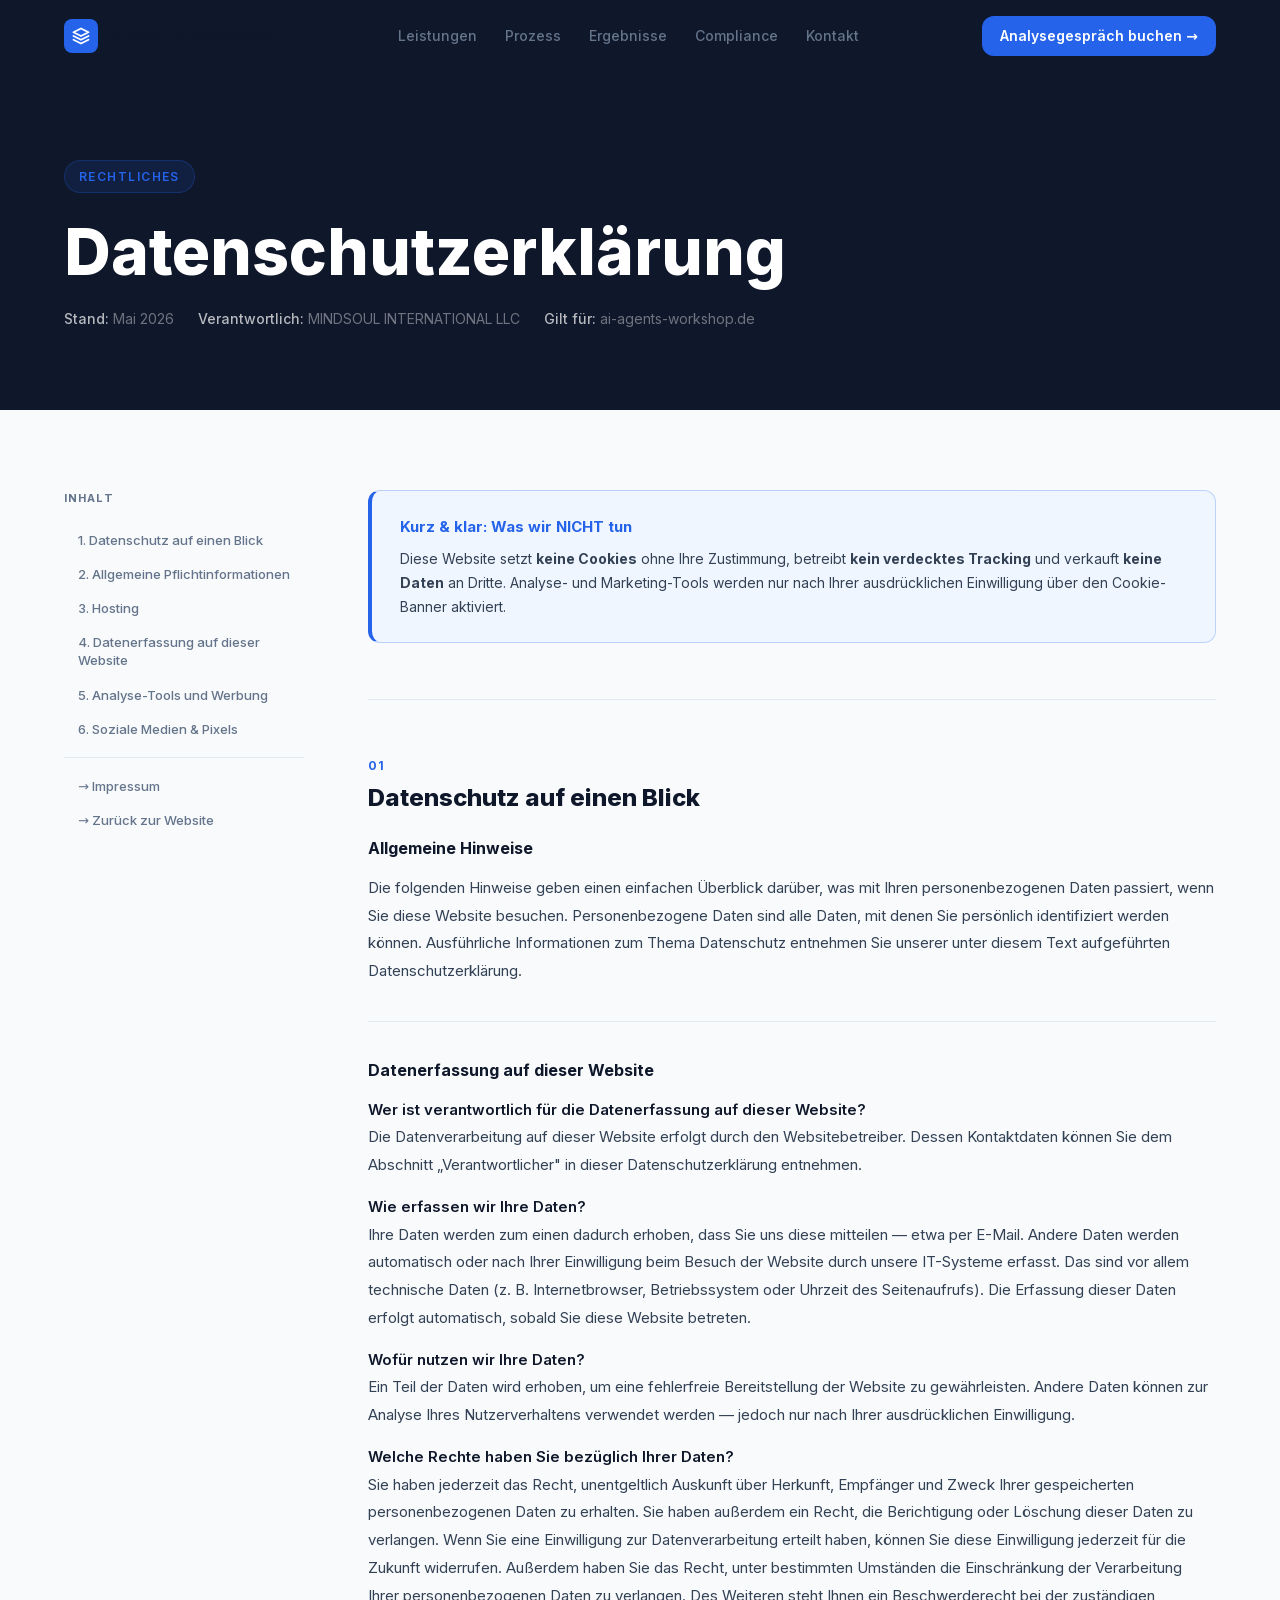
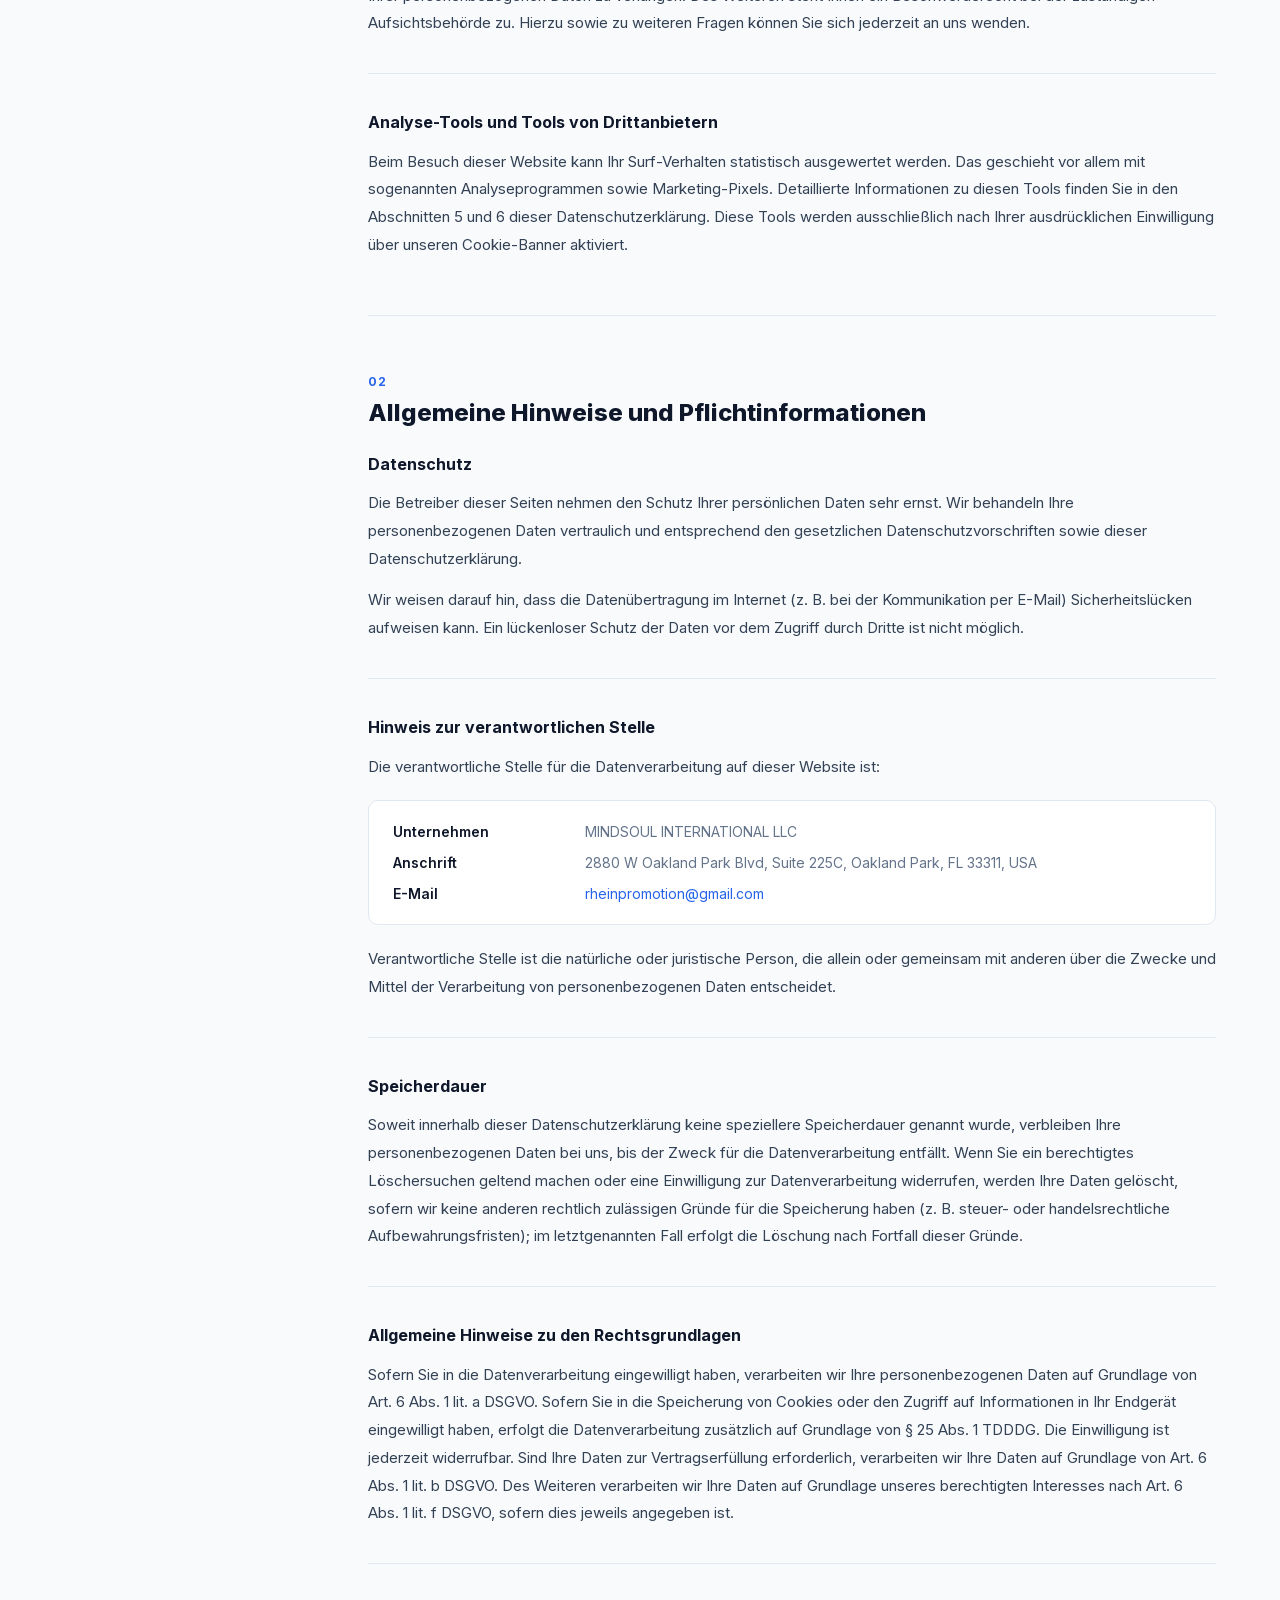
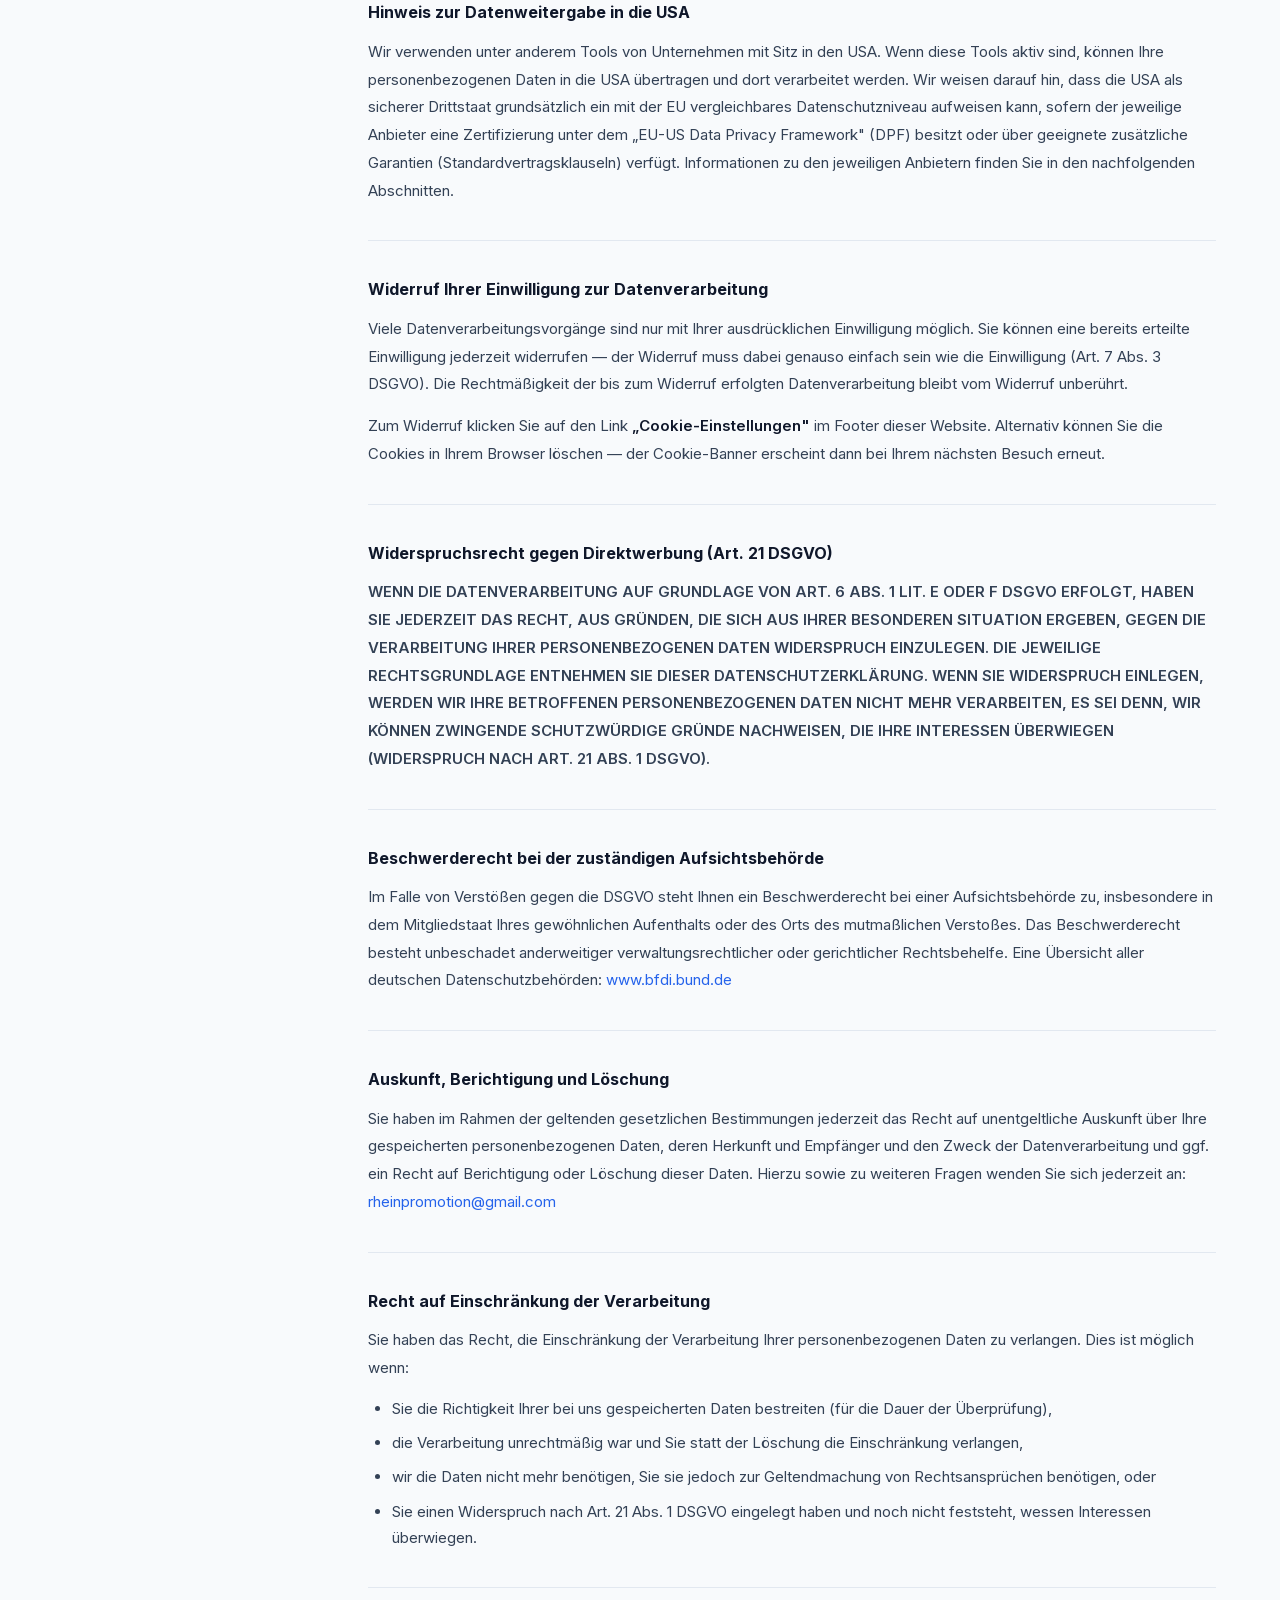
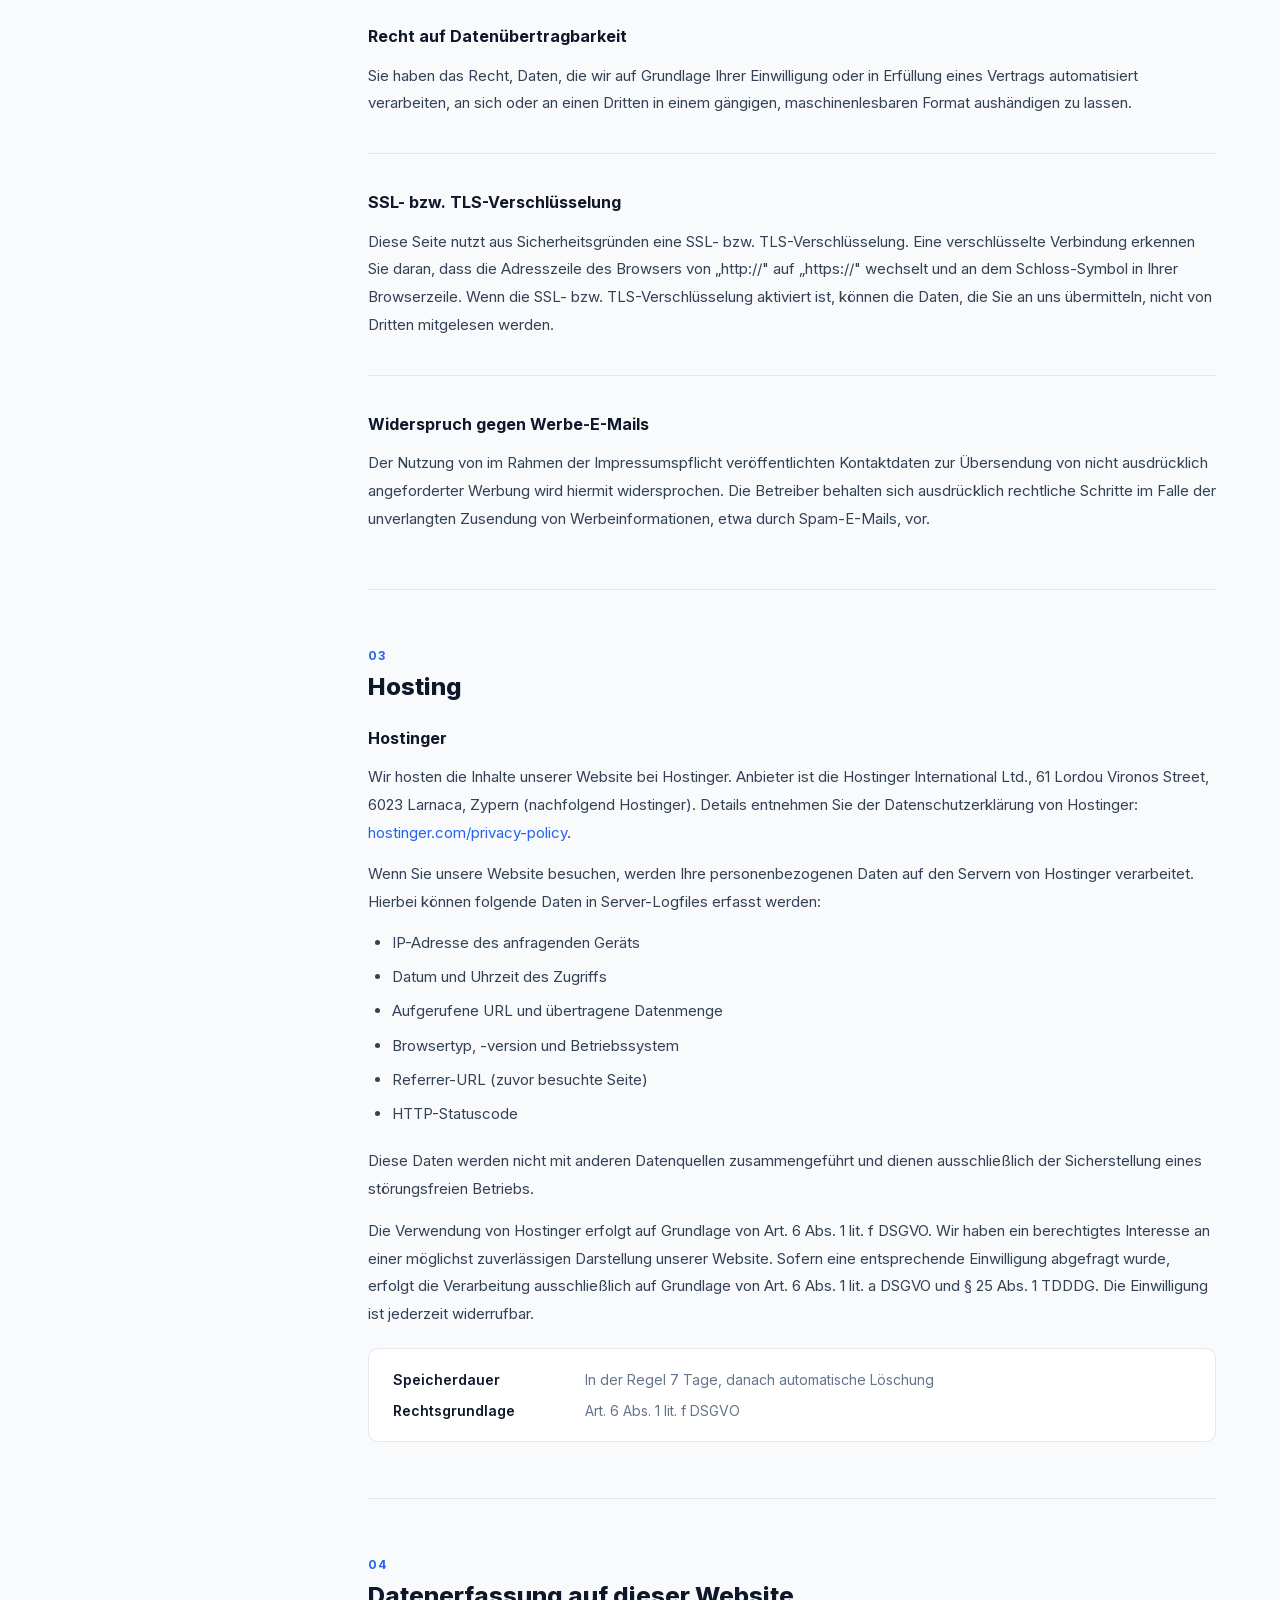
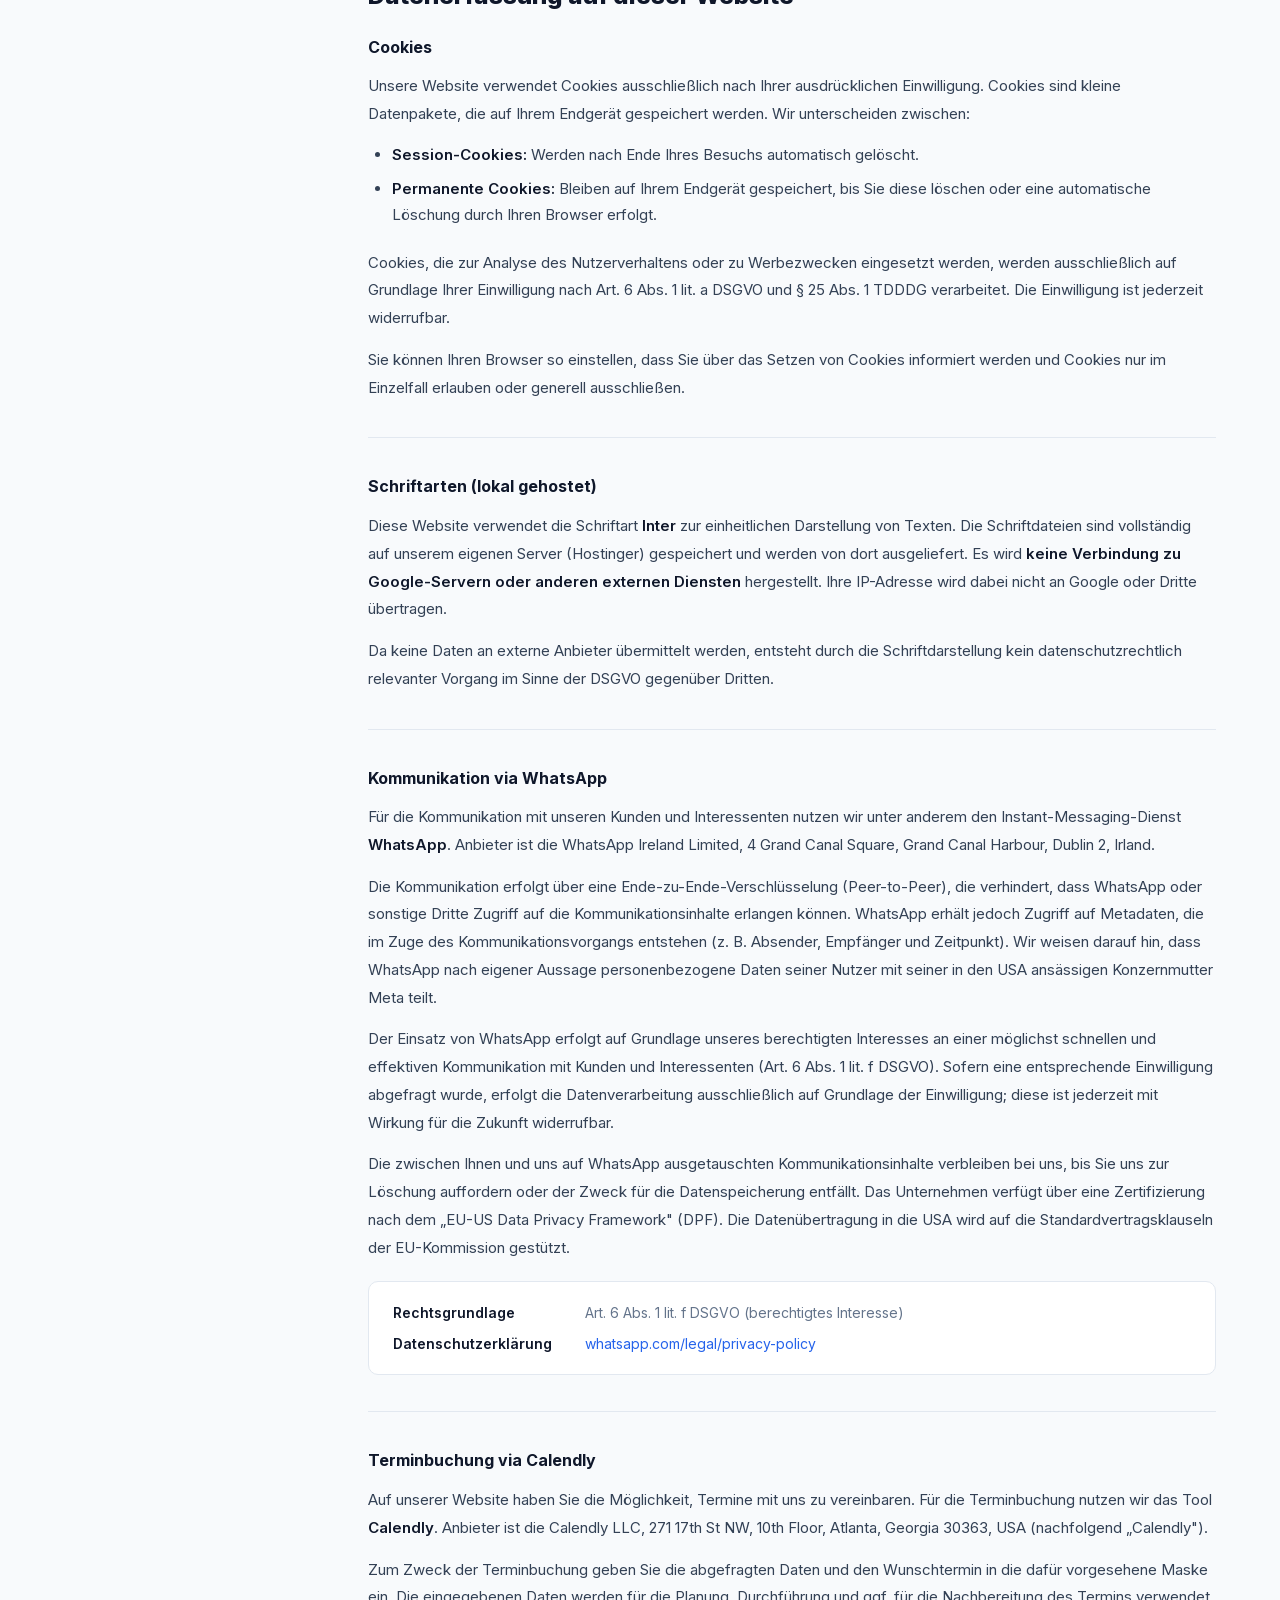
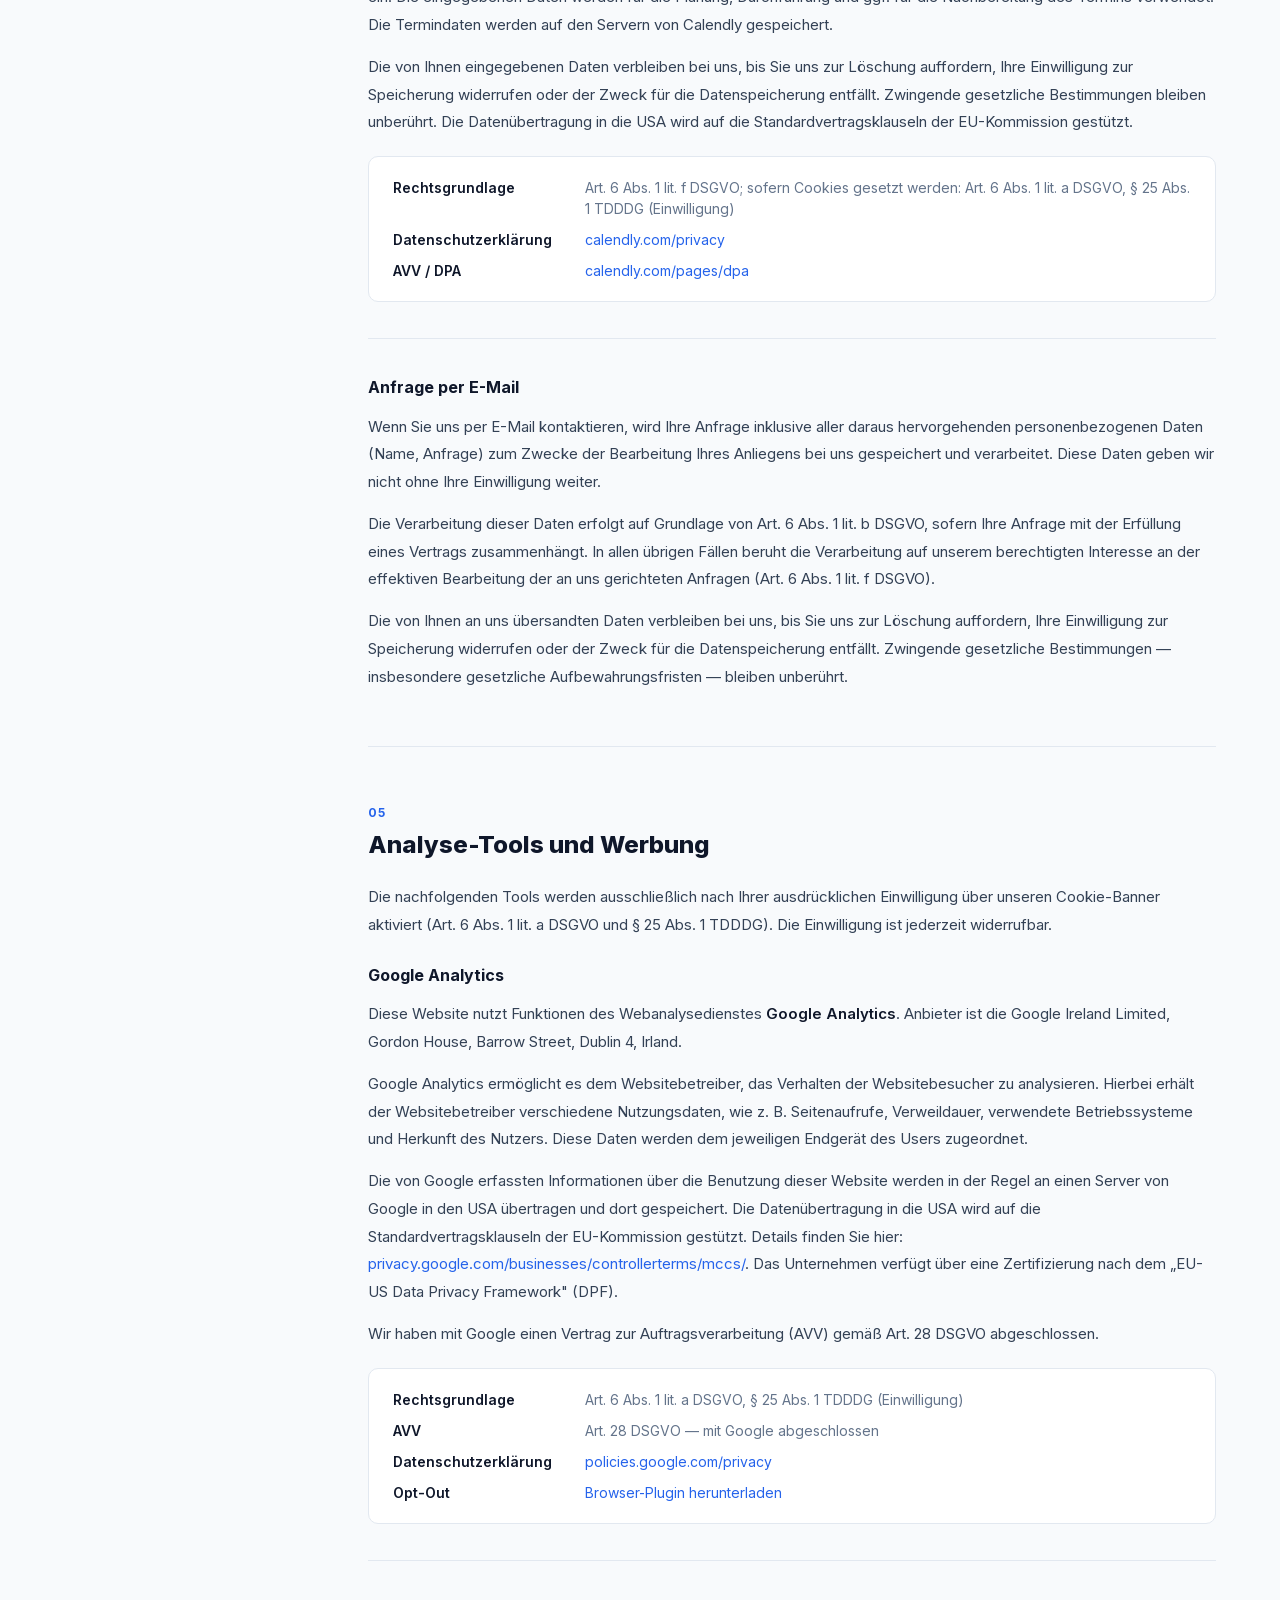
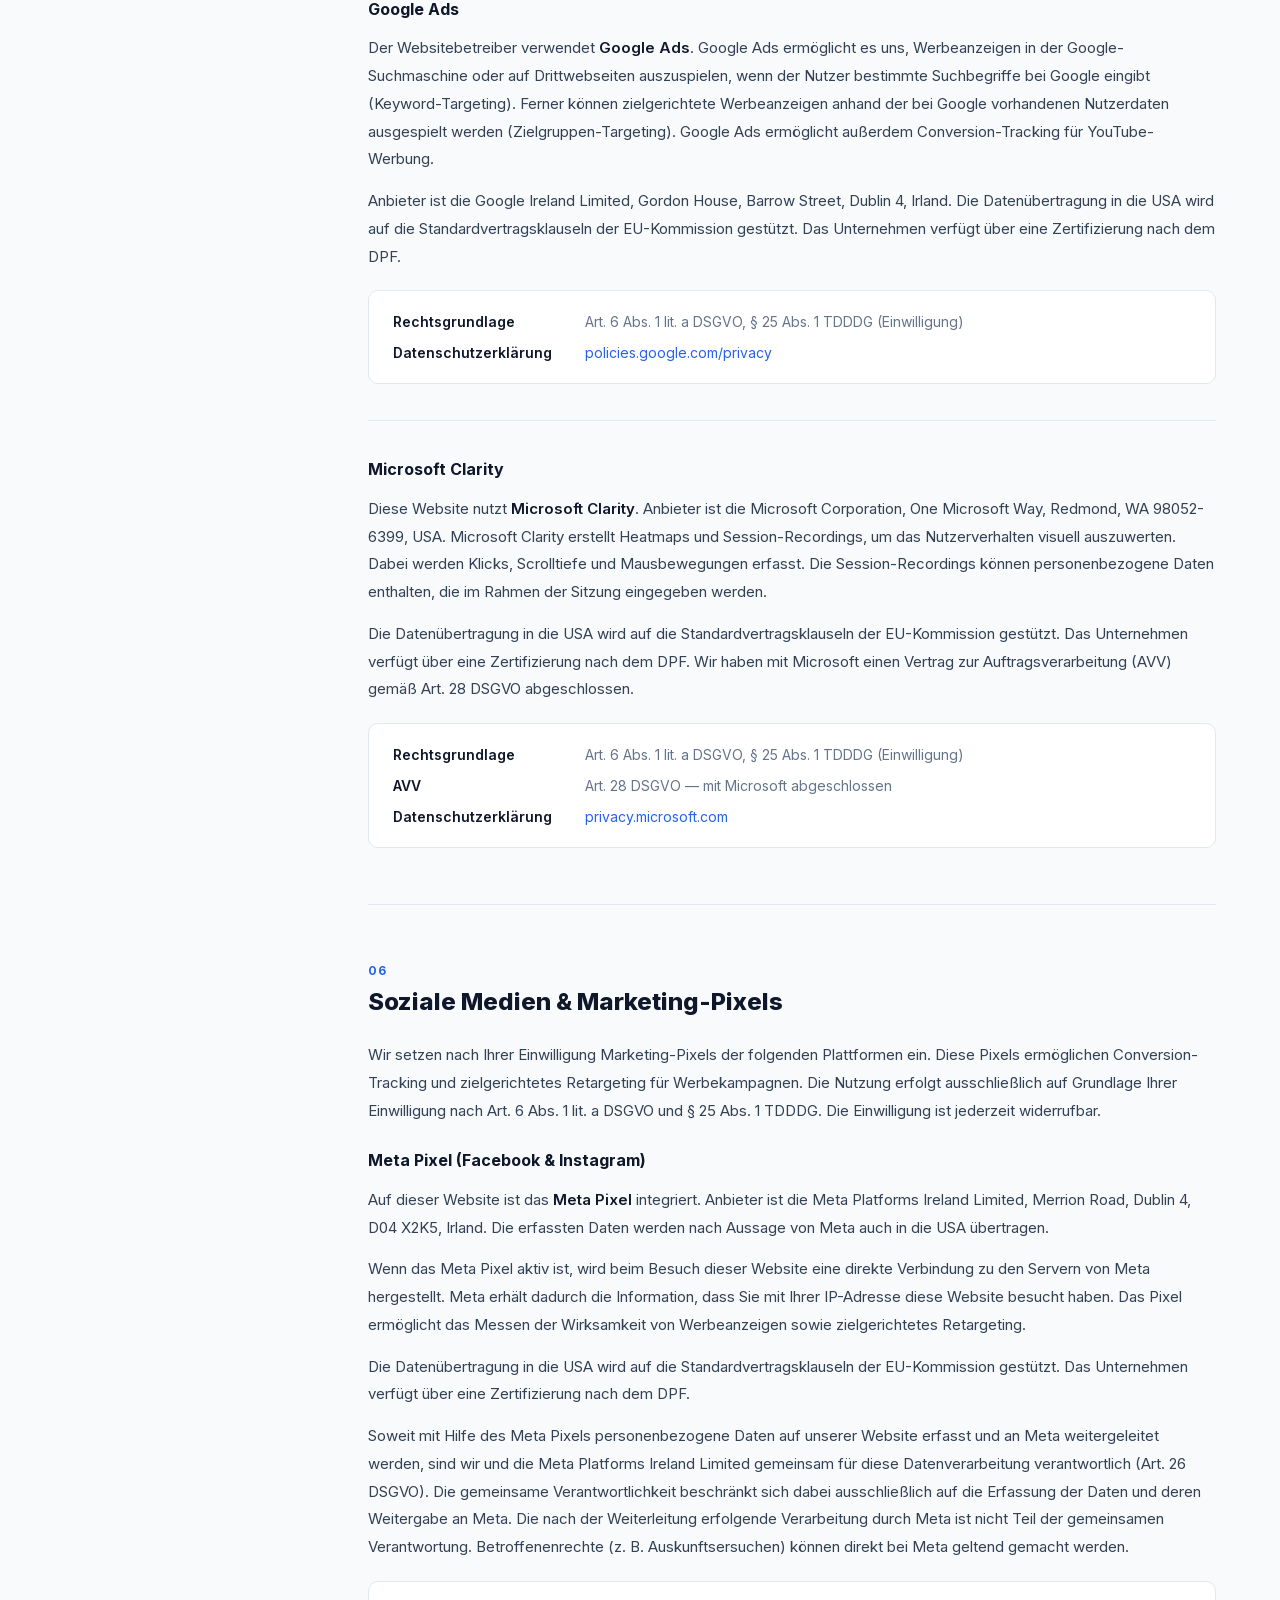
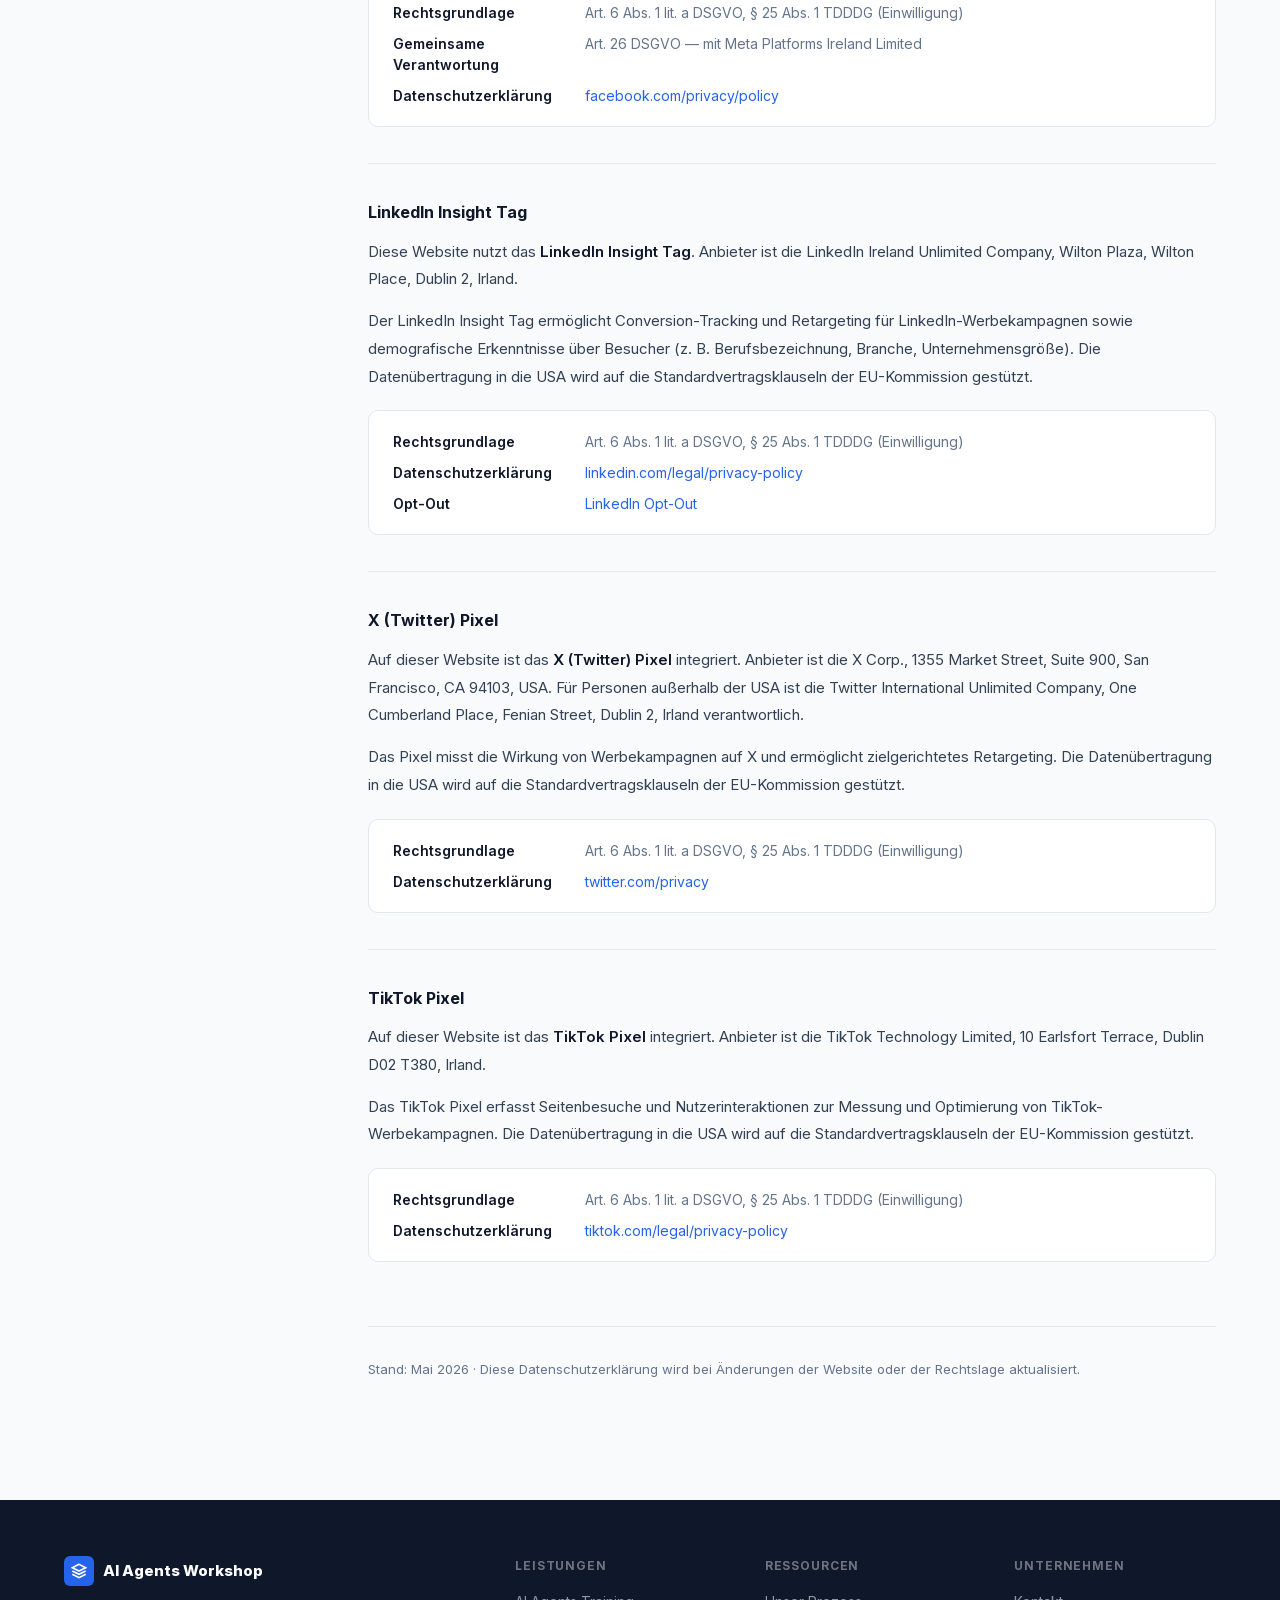
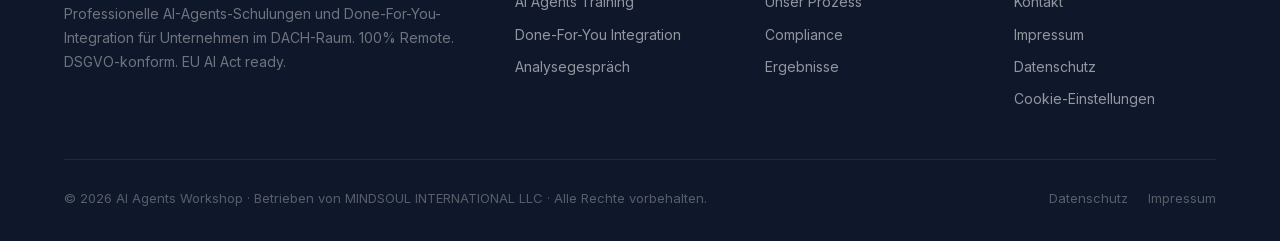
==== commit 59eb850c: "Update contact email to rheinpromotion@gmail.com Co-Authored-By: Claude Sonnet 4.6 <noreply@anthropi" ====
--- a/datenschutz.html
+++ b/datenschutz.html
@@ -325,7 +325,7 @@
             <div class="ds-infobox">
               <div class="ds-infobox__row"><span class="ds-infobox__label">Unternehmen</span><span class="ds-infobox__value">MINDSOUL INTERNATIONAL LLC</span></div>
               <div class="ds-infobox__row"><span class="ds-infobox__label">Anschrift</span><span class="ds-infobox__value">2880 W Oakland Park Blvd, Suite 225C, Oakland Park, FL 33311, USA</span></div>
-              <div class="ds-infobox__row"><span class="ds-infobox__label">E-Mail</span><span class="ds-infobox__value"><a href="mailto:info@ai-agents-workshop.de">info@ai-agents-workshop.de</a></span></div>
+              <div class="ds-infobox__row"><span class="ds-infobox__label">E-Mail</span><span class="ds-infobox__value"><a href="mailto:rheinpromotion@gmail.com">rheinpromotion@gmail.com</a></span></div>
             </div>
             <p>Verantwortliche Stelle ist die natürliche oder juristische Person, die allein oder gemeinsam mit anderen über die Zwecke und Mittel der Verarbeitung von personenbezogenen Daten entscheidet.</p>
 
@@ -349,7 +349,7 @@
             <p>Im Falle von Verstößen gegen die DSGVO steht Ihnen ein Beschwerderecht bei einer Aufsichtsbehörde zu, insbesondere in dem Mitgliedstaat Ihres gewöhnlichen Aufenthalts oder des Orts des mutmaßlichen Verstoßes. Das Beschwerderecht besteht unbeschadet anderweitiger verwaltungsrechtlicher oder gerichtlicher Rechtsbehelfe. Eine Übersicht aller deutschen Datenschutzbehörden: <a href="https://www.bfdi.bund.de" target="_blank" rel="noopener">www.bfdi.bund.de</a></p>
 
             <h3>Auskunft, Berichtigung und Löschung</h3>
-            <p>Sie haben im Rahmen der geltenden gesetzlichen Bestimmungen jederzeit das Recht auf unentgeltliche Auskunft über Ihre gespeicherten personenbezogenen Daten, deren Herkunft und Empfänger und den Zweck der Datenverarbeitung und ggf. ein Recht auf Berichtigung oder Löschung dieser Daten. Hierzu sowie zu weiteren Fragen wenden Sie sich jederzeit an: <a href="mailto:info@ai-agents-workshop.de">info@ai-agents-workshop.de</a></p>
+            <p>Sie haben im Rahmen der geltenden gesetzlichen Bestimmungen jederzeit das Recht auf unentgeltliche Auskunft über Ihre gespeicherten personenbezogenen Daten, deren Herkunft und Empfänger und den Zweck der Datenverarbeitung und ggf. ein Recht auf Berichtigung oder Löschung dieser Daten. Hierzu sowie zu weiteren Fragen wenden Sie sich jederzeit an: <a href="mailto:rheinpromotion@gmail.com">rheinpromotion@gmail.com</a></p>
 
             <h3>Recht auf Einschränkung der Verarbeitung</h3>
             <p>Sie haben das Recht, die Einschränkung der Verarbeitung Ihrer personenbezogenen Daten zu verlangen. Dies ist möglich wenn:</p>
@@ -558,7 +558,7 @@
         <div>
           <div class="footer__col-title">Unternehmen</div>
           <div class="footer__links">
-            <a href="mailto:info@ai-agents-workshop.de">Kontakt</a>
+            <a href="mailto:rheinpromotion@gmail.com">Kontakt</a>
             <a href="impressum.html">Impressum</a>
             <a href="datenschutz.html">Datenschutz</a>
             <a href="#" onclick="localStorage.removeItem('aaw_consent_v1');location.reload();return false;">Cookie-Einstellungen</a>
